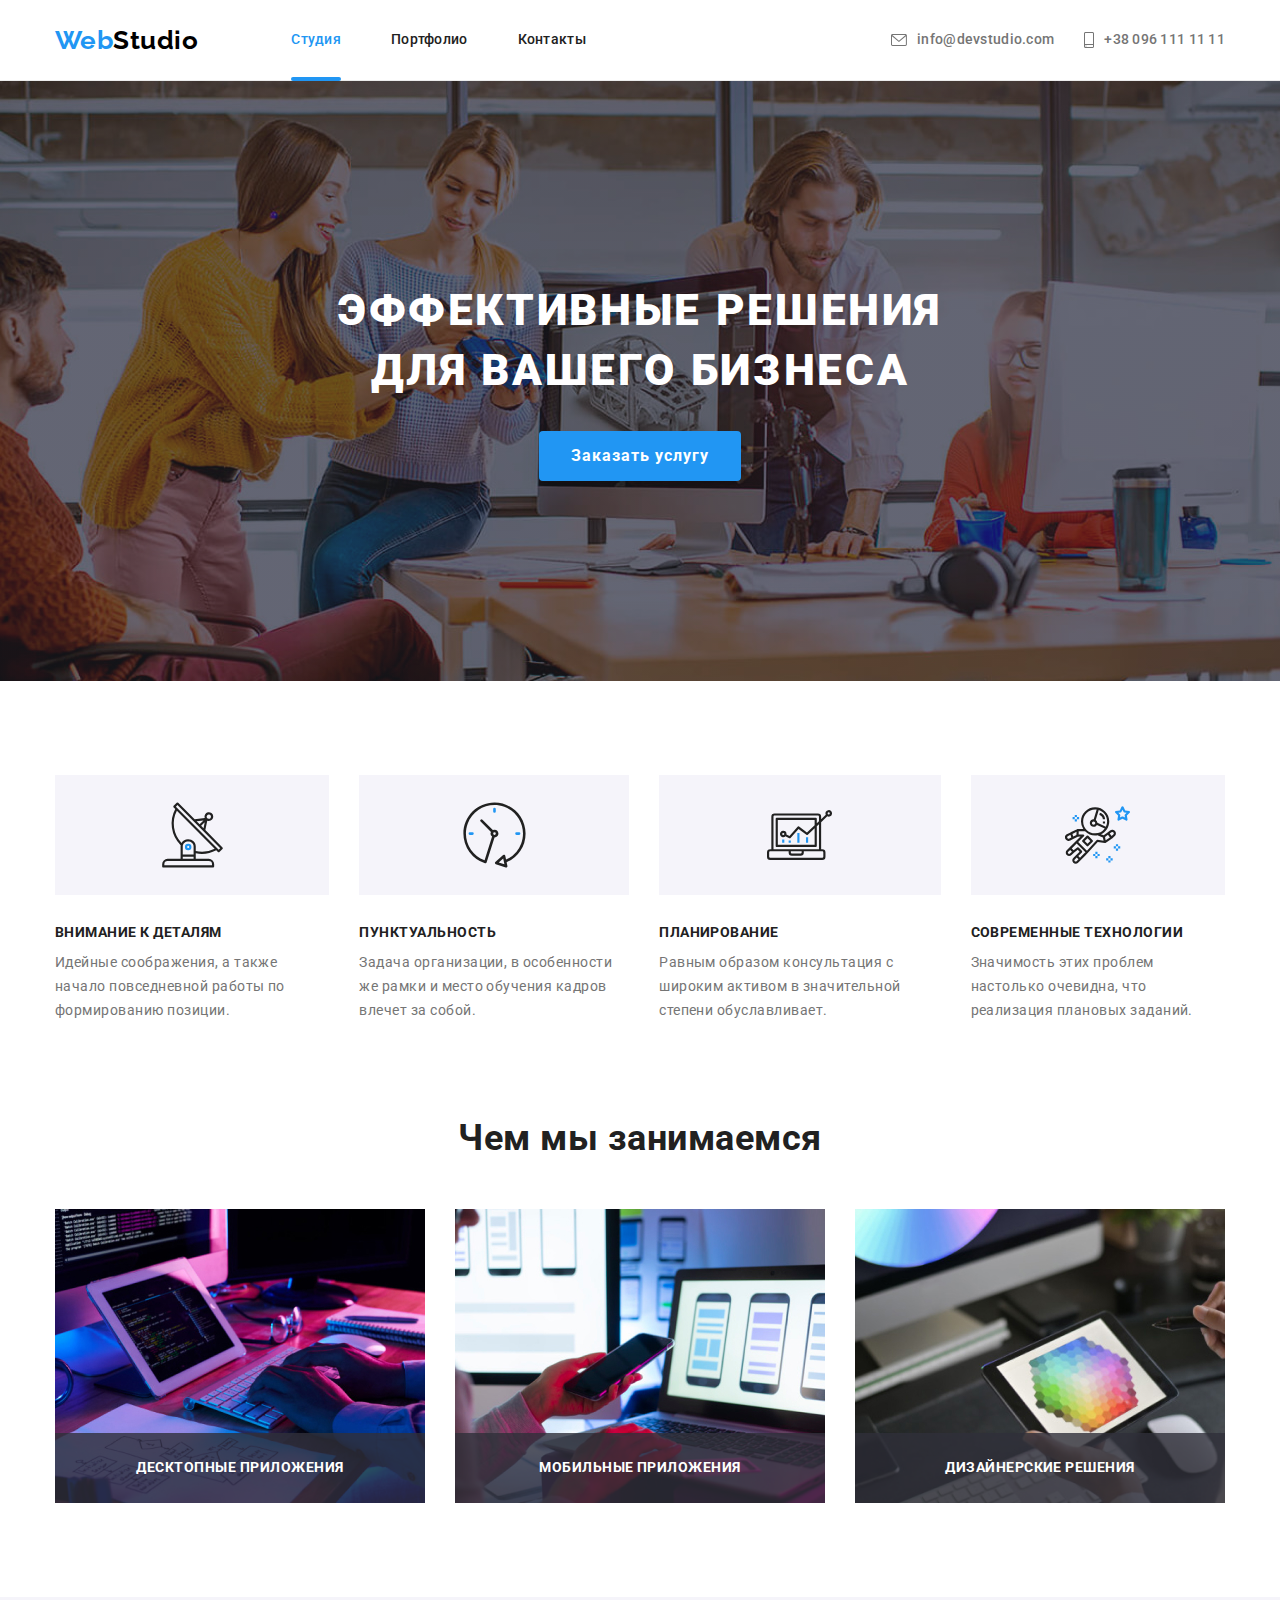
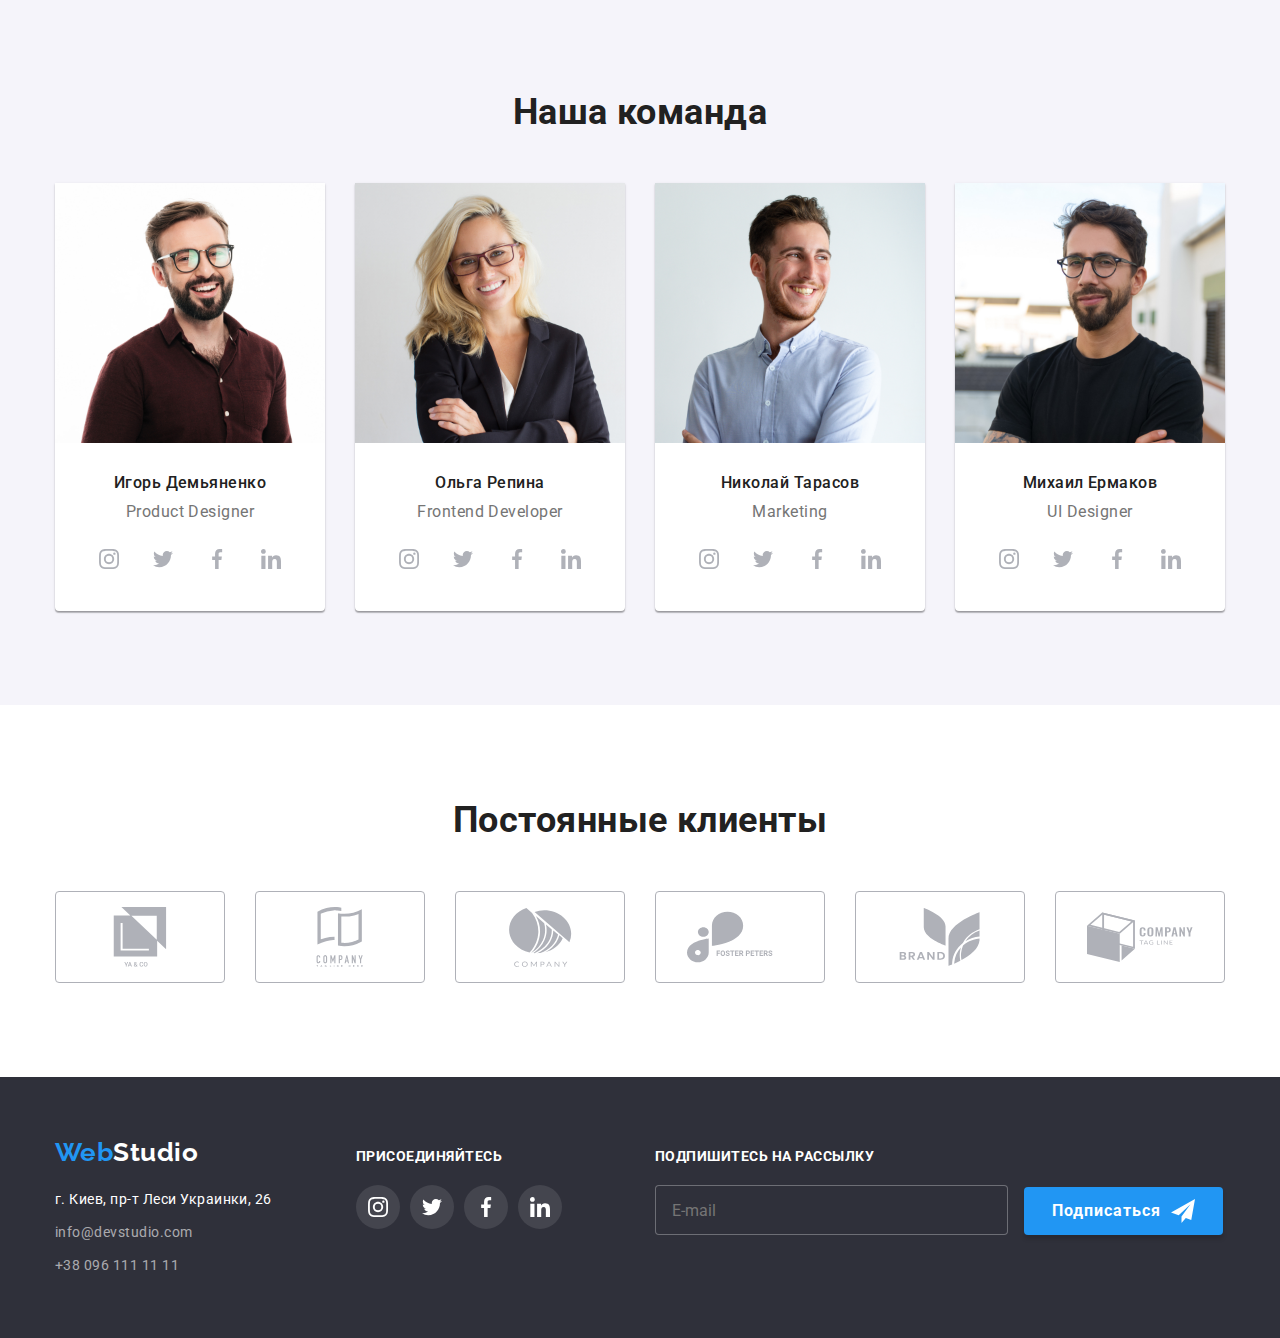
==== index.html @ 7eb906e2 "Initial commit" ====
<!DOCTYPE html>
<html lang="ru">
<head>
    <meta charset="UTF-8">
    <meta http-equiv="X-UA-Compatible" content="IE=edge">
    <meta name="viewport" content="width=device-width, initial-scale=1.0">
    <title>Фотостудия WebStudio</title>
    
    <!--Основные шрифты-->
    <link rel="preconnect" href="https://fonts.googleapis.com">
    <link rel="preconnect" href="https://fonts.gstatic.com" crossorigin>
    <link href="https://fonts.googleapis.com/css2?family=Raleway:wght@700&family=Roboto:wght@400;500;700;900&display=swap"
        rel="stylesheet">

    <!--Нормализация стилей-->
    <link rel="stylesheet" href="https://cdn.jsdelivr.net/npm/modern-normalize@1.1.0/modern-normalize.min.css">
    
    <!--Кастомные стили-->
    <link rel="stylesheet" href="./css/styles.css">
</head>

<body>

    <!--Основная навигация-->
  <header class="header">

   <div class="container header-container">
    <nav class="nav">
        <a class="logo link" href="/">Web<span class="logo-primary link">Studio</span></a>
        <ul class="nav-list list">
            <li class="nav-item">
                <a class="nav-link current link" href="/">Студия</a>
            </li>
            <li class="nav-item">
                <a class="nav-link link" href="./portfolio.html">Портфолио</a>
            </li>
            <li class="nav-item">
                <a class="nav-link link" href="">Контакты</a>
            </li>
        </ul>
    </nav>

    <ul class="header-contacts list">
        <li class="header-contacts-item">
            <a class="header-phone link" href="mailto:info@devstudio.com">
                <svg class="header-contacts-icons" width="16" height="12">
                    <use href="./images/icons.svg#icon-envelope"></use>
                </svg>
                info@devstudio.com</a>
            </li>
        <li class="header-contacts-item">
            <a class="header-mail link" href="tel:+380961111111">
                <svg class="header-contacts-icons" width="10" height="16">
                    <use href="./images/icons.svg#icon-smartphone"></use>
                </svg>
                +38 096 111 11 11
                

            </a>
        </li>
    </ul>
   </div>
  </header> 
  
 <main>
    <!--Секция 1 Герой с баннером-->
        <section class="hero">
            <div class="container">
                <h1 class="hero-title">Эффективные решения для вашего бизнеса</h1>
                <button type="button" class="hero-btn" data-modal-open>Заказать услугу</button>
            </div>
        </section>
    

    <!--Секция 2 со скрытым заголовком Преимущества-->
    <section class="section">

        <div class="container">
            <h2 class="visually-hidden">Преимущества</h2>
            <ul class="features-list list">
                <li class="feature-item">

                    <div class="features-icon-wrapper">
                        <svg class="features-icon" width="65" height="70">
                            <use href="./images/icons.svg#icon-antenna"></use>
                        </svg>  
                    </div>
                    
                    <h3 class="feature-title">Внимание к деталям</h3>
                    <p class="feature-text">Идейные соображения, а также начало повседневной работы по формированию позиции.</p>
                </li>


                <li class="feature-item">
                    <div class="features-icon-wrapper">
                        <svg class="features-icon" width="65" height="70">
                            <use href="./images/icons.svg#icon-clock"></use>
                        </svg>
                    </div>
                    <h3 class="feature-title">Пунктуальность</h3>
                    <p class="feature-text">Задача организации, в особенности же рамки и место обучения кадров влечет за собой.</p>
                </li>


                <li class="feature-item">
                    <div class="features-icon-wrapper">
                        <svg class="features-icon" width="65" height="70">
                            <use href="./images/icons.svg#icon-diagram"></use>
                        </svg>
                    </div>
                    <h3 class="feature-title">Планирование</h3>
                    <p class="feature-text">Равным образом консультация с широким активом в значительной степени обуславливает.</p>
                </li>


                <li class="feature-item">
                    <div class="features-icon-wrapper">
                        <svg class="features-icon" width="65" height="70">
                            <use href="./images/icons.svg#icon-astronaut"></use>
                        </svg>
                    </div>
                    <h3 class="feature-title">Современные технологии</h3>
                    <p class="feature-text">Значимость этих проблем настолько очевидна, что реализация плановых заданий.</p>
                </li>
            </ul>
        </div>
    </section>

    <!--Секция 3 Чем мы занимаемся-->
    <section class="services section">

        <div class="container">
            <h2 class="title">Чем мы занимаемся</h2>

            <ul class="services-list list">
                <li class="services-item">
                    <div class="services-pic-wrapper">
                        <img class="services-pic" src="./images/1.jpg" alt="Человек работает за ноутбуком" width="370" height="294">
                        <p class="services-descr">Десктопные приложения</p>   
                    </div>
                </li>

                <li class="services-item">
                    <div class="services-pic-wrapper">
                        <img class="services-pic" src="./images/2.jpg" alt="Человек сидит перед открытым ноутбуком и смотрит в телефон"
                        width="370" height="294">
                        <p class="services-descr">Мобильные приложения</p>  
                    </div>
                </li>

                <li class="services-item">
                    <div class="services-pic-wrapper">
                        <img class="services-pic" src="./images/3.jpg" alt="Дизайнер выбирает на планшете цвет из палитры цветов"
                        width="370" height="294">
                        <p class="services-descr">Дизайнерские решения</p>
                    </div>
                    
                </li>
            </ul>
        </div>
    </section>

    <!--Секция Наша команда-->
    <section class="team section">

       <div class="container">
            <h2 class="title">Наша команда</h2>
            
            <ul class="team-list list">
                <li class="team-item">
                    <img class="team-pic" src="./images/Демьяненко.jpg" alt="Фото сотрудника Демьяненко" width="270" height="260">
                   
                    <div class="team-content">
                        <h3 class="team-names">Игорь Демьяненко</h3>
                        <p class="team-text">Product Designer</p>

                        <!-- Соцсети -->
                        <ul class="socials list">
                                <li class="socials-item">
                                <a class="socials-links socials-links-instagram link " href="" aria-label="Instagram">
                                    
                                        <svg class="socials-icon" width="20" height="20">
                                            <use href="./images/icons.svg#instagram"></use>
                                    </svg>
                                </a>
                                </li>


                            <li class="socials-item">
                                <a class="socials-links socials-links-twitter link" href="" aria-label="Twitter">
                                        <svg class="socials-icon" width="20" height="20">
                                            <use href="./images/icons.svg#twitter"></use>
                                        </svg>
                                    </a>
                                </li>
                            
                            <li class="socials-item">
                                <a class="socials-links socials-links-facebook link" href="" aria-label="Facebook">
                                    <svg class="socials-icon" width="20" height="20">
                                        <use href="./images/icons.svg#facebook"></use>
                                    </svg>
                                </a>
                            </li>
                            
                            <li class="socials-item">
                                <a class="socials-links socials-links-linkedin link" href="" aria-label="Linkedin">
                                    <svg class="socials-icon" width="20" height="20">
                                        <use href="./images/icons.svg#linkedin"></use>
                                    </svg>
                                </a>
                            </li>
                        </ul>
                   </div>  
                </li>

                <li class="team-item">
                    <img class="team-pic" src="./images/Репина.jpg" alt="Фоо сотрудника Репина" width="270" height="260">
                    
                    <div class="team-content">
                       <h3 class="team-names">Ольга Репина</h3>
                       <p class="team-text">Frontend Developer</p>

                        <!-- Соцсети -->
                        <ul class="socials list">
                                <li class="socials-item">
                                <a class="socials-links socials-links-instagram link " href="" aria-label="Instagram">
                                    
                                        <svg class="socials-icon" width="20" height="20">
                                            <use href="./images/icons.svg#instagram"></use>
                                    </svg>
                                </a>
                                </li>


                            <li class="socials-item">
                                <a class="socials-links socials-links-twitter link" href="" aria-label="Twitter">
                                        <svg class="socials-icon" width="20" height="20">
                                            <use href="./images/icons.svg#twitter"></use>
                                        </svg>
                                    </a>
                                </li>
                            
                            <li class="socials-item">
                                <a class="socials-links socials-links-facebook link" href="" aria-label="Facebook">
                                    <svg class="socials-icon" width="20" height="20">
                                        <use href="./images/icons.svg#facebook"></use>
                                    </svg>
                                </a>
                            </li>
                            
                            <li class="socials-item">
                                <a class="socials-links socials-links-linkedin link" href="" aria-label="Linkedin">
                                    <svg class="socials-icon" width="20" height="20">
                                        <use href="./images/icons.svg#linkedin"></use>
                                    </svg>
                                </a>
                            </li>
                        </ul>
                    </div>  
                </li>

                <li class="team-item">
                    <img class="team-pic" src="./images/Тарасов.jpg" alt="Фото сотрудника Тарасов" width="270" height="260">
                    
                    <div class="team-content">
                        <h3 class="team-names">Николай Тарасов</h3>
                        <p class="team-text">Marketing</p>

                        <!-- Соцсети -->
                        <ul class="socials list">
                                <li class="socials-item">
                                <a class="socials-links socials-links-instagram link " href="" aria-label="Instagram">
                                    
                                        <svg class="socials-icon" width="20" height="20">
                                            <use href="./images/icons.svg#instagram"></use>
                                    </svg>
                                </a>
                                </li>


                            <li class="socials-item">
                                <a class="socials-links socials-links-twitter link" href="" aria-label="Twitter">
                                        <svg class="socials-icon" width="20" height="20">
                                            <use href="./images/icons.svg#twitter"></use>
                                        </svg>
                                    </a>
                                </li>
                            
                            <li class="socials-item">
                                <a class="socials-links socials-links-facebook link" href="" aria-label="Facebook">
                                    <svg class="socials-icon" width="20" height="20">
                                        <use href="./images/icons.svg#facebook"></use>
                                    </svg>
                                </a>
                            </li>
                            
                            <li class="socials-item">
                                <a class="socials-links socials-links-linkedin link" href="" aria-label="Linkedin">
                                    <svg class="socials-icon" width="20" height="20">
                                        <use href="./images/icons.svg#linkedin"></use>
                                    </svg>
                                </a>
                            </li>
                        </ul>
                    </div>

                   
                </li>

                <li class="team-item">
                    <img class="team-pic" src="./images/Ермаков.jpg" alt="Фото сотрудника Ермаков" width="270" height="260">
                    
                    <div class="team-content">
                        <h3 class="team-names">Михаил Ермаков</h3>
                        <p class="team-text">UI Designer</p>

                    <!-- Соцсети -->
                        <ul class="socials list">
                                <li class="socials-item">
                                <a class="socials-links socials-links-instagram link " href="" aria-label="Instagram">
                                    
                                        <svg class="socials-icon" width="20" height="20">
                                            <use href="./images/icons.svg#instagram"></use>
                                    </svg>
                                </a>
                                </li>


                            <li class="socials-item">
                                <a class="socials-links socials-links-twitter link" href="" aria-label="Twitter">
                                        <svg class="socials-icon" width="20" height="20">
                                            <use href="./images/icons.svg#twitter"></use>
                                        </svg>
                                    </a>
                                </li>
                            
                            <li class="socials-item">
                                <a class="socials-links socials-links-facebook link" href="" aria-label="Facebook">
                                    <svg class="socials-icon" width="20" height="20">
                                        <use href="./images/icons.svg#facebook"></use>
                                    </svg>
                                </a>
                            </li>
                            
                            <li class="socials-item">
                                <a class="socials-links socials-links-linkedin link" href="" aria-label="Linkedin">
                                    <svg class="socials-icon" width="20" height="20">
                                        <use href="./images/icons.svg#linkedin"></use>
                                    </svg>
                                </a>
                            </li>
                        </ul>
                    </div>
                </li>
            </ul>
       </div>
    </section>


    <!-- Секция Постоянные клиенты клиенты -->

    <section class="cliens section">

        <div class="container">
            <h2 class="title">Постоянные клиенты</h2>
            <ul class="cliens-list list">

            <li class="clients-item">

                <a class="clients-link link" href="">
                  <svg class="clients-icon" width="106" height="60">
                    <use href="./images/icons.svg#icon-logo1"></use>
                  </svg>  
                </a>
            </li>


            <li class="clients-item">
                <a class="clients-link link" href="">
                    <svg class="clients-icon" width="106" height="60">
                        <use href="./images/icons.svg#icon-logo2"></use>
                    </svg>  
                </a>
            </li>

            <li class="clients-item">
                <a class="clients-link link" href="">
                   <svg class="clients-icon" width="106" height="60">
                        <use href="./images/icons.svg#icon-logo3"></use>
                    </svg> 
                </a>
            </li>

            <li class="clients-item">
                <a class="clients-link link" href="">
                    <svg class="clients-icon" width="106" height="60">
                        <use href="./images/icons.svg#icon-logo4"></use>
                    </svg>  
                </a>
            </li>

            <li class="clients-item">
                <a class="clients-link link" href="">
                    <svg class="clients-icon" width="106" height="60">
                        <use href="./images/icons.svg#icon-logo5"></use>
                    </svg>  
                </a>
            </li>

            <li class="clients-item">
                <a class="clients-link link" href="">
                    <svg class="clients-icon" width="106" height="60">
                        <use href="./images/icons.svg#icon-logo6"></use>
                    </svg>  
                </a>
            </li>
            </ul>  
        </div>
       

    </section>
 </main>

 <!--Футер-->
 <footer class="footer">

    <div class="footer-container container">

        <div class="address-wrapper">
            <a class="logo footer-logo" href="/">Web<span class="logo-secondary link">Studio</span></a>
        
            <address class="footer-address">
                <ul class="footer-address-list list">
                    
                    <li class="footer-address-item">
                        <a class="footer-address-link link"
                            href="https://www.google.com.ua/maps/place/%D0%B1%D1%83%D0%BB.+%D0%9B%D0%B5%D1%81%D0%B8+%D0%A3%D0%BA%D1%80%D0%B0%D0%B8%D0%BD%D0%BA%D0%B8,+26,+%D0%9A%D0%B8%D0%B5%D0%B2,+02000/@50.427418,30.5373236,17z/data=!4m5!3m4!1s0x40d4cf0e033ecbe9:0x57a4dffefec77da0!8m2!3d50.4265807!4d30.5383858?hl=ru">г.
                            Киев, пр-т Леси Украинки, 26</a>
                    </li>
                    
                    <li class="footer-address-item">
                        <a class="footer-email link" href="mailto:info@devstudio.com">info@devstudio.com</a>
                    </li>
                    
                    <li class="footer-address-item">
                        <a class="footer-phone link" href="tel:+380961111111">+38 096 111 11 11</a>
                    </li>
                </ul>
               
            </address>
        </div>
        
        <div class="footer-icons">
            <p class="footer-text">присоединяйтесь</p>
            <!-- Соцсети -->
                    <ul class="socials list">
                        <li class="socials-item">
                            <a class="socials-links socials-links-instagram link " href="" aria-label="Instagram">
                    
                                <svg class="socials-icon" width="20" height="20">
                                    <use href="./images/icons.svg#instagram"></use>
                                </svg>
                            </a>
                        </li>
                    
                    
                        <li class="socials-item">
                            <a class="socials-links socials-links-twitter link" href="" aria-label="Twitter">
                                <svg class="socials-icon" width="20" height="20">
                                    <use href="./images/icons.svg#twitter"></use>
                                </svg>
                            </a>
                        </li>
                    
                        <li class="socials-item">
                            <a class="socials-links socials-links-facebook link" href="" aria-label="Facebook">
                                <svg class="socials-icon" width="20" height="20">
                                    <use href="./images/icons.svg#facebook"></use>
                                </svg>
                            </a>
                        </li>
                    
                        <li class="socials-item">
                            <a class="socials-links socials-links-linkedin link" href="" aria-label="Linkedin">
                                <svg class="socials-icon" width="20" height="20">
                                    <use href="./images/icons.svg#linkedin"></use>
                                </svg>
                            </a>
                        </li>
                    </ul>
        </div>
       

        <!-- Форма подписки в футере -->
        <div class="footer-form">
            <p class="footer-form-text">Подпишитесь на рассылку</p>
            <div class="footer-form-wrapper">
                <input class="footer-input-form"
                    type="email" 
                    name="email"
                    placeholder="E-mail">
                <button class="footer-form-btn" 
                type="submit">Подписаться
                    <svg class="footer-form-icon" width="24" height="24px">
                        <use href="./images/icons.svg#icon-send"></use>
                    </svg>
                </button>    
            </div>
        </div>
    </div>

 </footer>


 <!-- Модальное окно -->
 <div class="backdrop is-hidden" data-modal>
     <div class="modal-wrapper">
         <button class="modal-close-btn" type="button" data-modal-close>
            <svg width="11" height="11">
                <use href="./images/icons.svg#modal-close"></use>
            </svg>
         </button>



        <!-------- Форма модалки---------- -->

         <form class="form js-speaker-form">
             <p class="modal-descr">Оставьте свои данные, мы вам перезвоним</p>

            <!-- Поле имя -->
            <div class="form-field">
                <label 
                    class="form-label"
                    for="name"
                    >Имя
                </label>
                <!-- Оборачиваем инпут и иконку в див для правильного позизионирования иконки -->
                <div class="form-input-wrapper">
                   <input 
                    class="form-input" 
                    type="text" 
                    name="name" 
                    id="name" 
                    autofocus/> 
                    <svg class="form-icon" width="18" height="18">
                        <use href="./images/icons.svg#form-name"></use>
                    </svg> 
                </div>  
            </div>
            
            <!-- Поле телефон -->
            <div class="form-field">
                <label 
                    class="form-label"
                    for="tel" 
                    >Телефон
                </label>
                
                <div class="form-input-wrapper">
                    <input 
                    class="form-input" 
                    type="tel" 
                    name="tel" 
                    id="tel">
                    <svg class="form-icon" width="18" height="18">
                        <use href="./images/icons.svg#form-tel"></use>
                    </svg>
                </div>
            </div>
            
            <!-- Поле email -->
            <div class="form-field">
                <label 
                    class="form-label"
                    for="email" 
                    >Почта
                </label>

                <div class="form-input-wrapper">
                   <input 
                    class="form-input" 
                    type="email" 
                    name="email" 
                    id="email">
                    <svg class="form-icon" width="18" height="18">
                        <use href="./images/icons.svg#form-email"></use>
                    </svg> 
                </div>
            </div>
        
            <!-- Поле Комментарий -->
            <div class="form-comment">
                <label 
                    class="form-label"
                    for="comment"
                    >Комментарий
                </label>
                <textarea 
                    class="form-fild-comment"
                    name="comment" 
                    id="comment" 
                    rows="5" 
                    placeholder="Введите текст"
                ></textarea>
            </div>

            <!--Чекбокс формы  -->
            
            <div class="form-field-policy">

                 <label class="form-policy-label">
                    <input 
                        class="form-policy-input" 
                        type="checkbox" 
                        name="policy">
                    <span class="form-policy-icon">
                        <svg class="form-policy-mark" width="16" height="15">
                            <use href="./images/icons.svg#form-mark"></use>
                        </svg>
                    </span>
                    Соглашаюсь с рассылкой и принимаю  
                    <a class="form-policy-link" href=""> Условия договора</a>
                </label>
            </div>

        <button class="form-btn" type="submit">Отправить</button>

        </form>
     </div>
 </div>


<script src="./js/modal.js"></script>

<!-- Скрипт для просмотра данных отправки формы -->
<script>
    (() => {
            document.querySelector('.js-speaker-form').addEventListener('submit', e => {
                e.preventDefault();
                new FormData(e.currentTarget).forEach((value, name) =>
                    console.log(`${name}: ${value}`),
                );
            });
        })();

</script>

</body>
</html>
---- css/styles.css ----
:root {
  /* Основные шрифты */
  --main-font: 'Roboto', sans-serif;
  --secondary-font: 'Raleway', sans-serif;

  /* Цвет текста */
  --primary-text-color: #212121;
  --secondary-text-color: #757575;
  --white-text-color: #ffffff;
  --footer-contacts-text: rgba(255, 255, 255, 0.6);
  --accent-text-color: #2196f3;

  /* Цвет фона */
  --background-color: #ffffff;
  --secondary-backgraund-color: #f5f4fa;
  --dark-background-color: #2f303a;

  /* Цвет icons svg*/
  --icons-color: #afb1b8;

  /* Основной паддинг и маржин в секциях */
  --primary-section-padding: 94px;
  --primary-margin: 30px;

  /* Анимация */
  --anim-main: 250ms cubic-bezier(0.4, 0, 0.2, 1);
}


body {
  font-family: var(--main-font);
  font-size: 16px;
  line-height: 1.19;
  letter-spacing: 0.03em;
  color: var(--primary-text-color);
  background-color: var(--background-color);
}

/* Общий сброс маржинов */
h1,
h2,
h3,
h4,
p {
  margin-top: 0;
  margin-bottom: 0;
}

img {
  display: block;
  max-width: 100%;
  height: auto;
}

/* Ховер и фокус для всех ссылок.*/
.link:hover,
.link:focus {
  color: var(--accent-text-color);
}

/* Убираем нижнее подчеркивание с ссылок */
.link {
  text-decoration: none;
  transition: color var(--anim-main);
}

/* Убираем отступы и маркеры на списках */
.list {
  padding-left: 0;
  margin-top: 0;
  margin-bottom: 0;

  list-style: none;
}

/* Общие стили на класс секция */
.section {
  padding-top: var(--primary-section-padding);
  padding-bottom: var(--primary-section-padding);
}

/* Общие стили для контейнера */
.container {
  width: 1200px;
  padding-left: 15px;
  padding-right: 15px;
  margin-left: auto;
  margin-right: auto;
}

/* Общий шрифт для h2 */
.title {
  font-weight: 700;
  font-size: 36px;
  line-height: 1.17;
  text-align: center;
  color: var(--primary-text-color);
}


/* Header/////////////////// */

/* Нижний бордер на хедере */
.header {
  border-bottom: 1px solid #ececec;
}

/* Добавляем флексы на основной контейнер хедера */
.header-container {
  display: flex;
  align-items: center;
}


/* Логотип в хедере и футере */
.logo {
  font-family: var(--secondary-font);
  font-weight: 700;
  font-size: 26px;
  line-height: 1.19;
  color: var(--accent-text-color);
  text-decoration: none;
}

.logo-primary {
  color: #000000;
  transition: color var(--anim-main);
}

.logo-secondary {
  color: var(--white-text-color);
  transition: color var(--anim-main);
}

.nav > .logo {
  margin-right: 93px;
}

/* Добавляем флексы на ссылки хедера */
.nav {
  display: flex;
  align-items: center;
}
.nav-list {
  display: flex;
  align-items: center;
}

/* Маржины на ссылки навигации */
.nav-item {
  margin-right: 50px;
}
.nav-item:last-child {
  margin-right: 0;
}

/* Добавление паддингов на ссылки навигации */
.nav-link {
  position: relative;

  display: block;
  padding-top: 32px;
  padding-bottom: 32px;

  font-weight: 500;
  font-size: 14px;
  line-height: 1.14;
  letter-spacing: 0.02em;
  color: var(--primary-text-color);

  transition: color var(--anim-main);
}

/* Выделение цветом текущей страницы */
.current {
  color: var(--accent-text-color);
}

/* Добавляем линию под текущей страницей */
.current::after {
position: absolute;
left: 0;
bottom: -1px;

content: "";
display: block;
width: 100%;
height: 4px;
border-radius: 2px;
background-color: var(--accent-text-color);
}



/* Добавляем флексы на контакты в хедере */
.header-contacts {
  display: flex;
  align-items: center;
  margin-left: auto;
}

.header-contacts-item:not(:last-child) {
  margin-right: 30px;
}

/* Контакты в хедере */
.header-phone,
.header-mail {
  display: flex;
  align-items: center;
  text-align: center;

  padding-top: 32px;
  padding-bottom: 32px;

  font-weight: 500;
  font-size: 14px;
  line-height: 1.14;
  letter-spacing: 0.02em;
  color: var(--secondary-text-color);

  transition: color var(--anim-main);
}

.header-contacts-icons {
  fill: currentColor;
  margin-right: 10px;

  transition: fill var(--anim-main);
}



/* Секция Герой //////////////*/

.hero {
  max-width: 1600px;
  height: 600px;
  padding-top: 200px;
  padding-bottom: 200px;
  margin-right: auto;
  margin-left: auto;

  text-align: center;

  background-color: #C4C4C4;
  background-image: linear-gradient( to top, rgba(47, 48, 58, 0.4), rgba(47, 48, 58, 0.4)), url(../images/header.jpg);
  background-position: center;
  background-size: cover;
  background-repeat: no-repeat;
}



.hero-title {
  display: block;
  width: 696px;
  margin-right: auto;
  margin-left: auto;
  margin-bottom: 30px;

  font-weight: 900;
  font-size: 44px;
  line-height: 1.36;
  text-align: center;
  letter-spacing: 0.06em;
  text-transform: uppercase;
  color: var(--white-text-color);
}

/* Кнопка заказать услугу */
.hero-btn {
  padding: 10px 32px;
  border: 0;
  border-radius: 4px;
  
  font-family: inherit;
  font-weight: 700;
  font-size: 16px;
  line-height: 1.87;
  align-items: center;
  letter-spacing: 0.06em;
  color: var(--white-text-color);
  background-color: var(--accent-text-color);
  box-shadow: 0px 4px 4px rgba(0, 0, 0, 0.15);
  cursor: pointer;
  
  transition: background-color var(--anim-main),
  box-shadow var(--anim-main);
}

.hero-btn:hover {
  background-color: #188ce8;
}

/* Секция features */

/* Скрытый заголовок */
.visually-hidden {
  position: absolute;
  width: 1px;
  height: 1px;
  margin: -1px;
  border: 0;
  padding: 0;
  white-space: nowrap;
  clip-path: inset(100%);
  clip: rect(0 0 0 0);
  overflow: hidden;
}

.features-list {
  display: flex;
  justify-content: space-between;
}

.feature-item {
  margin-right: 30px;
}
.feature-item:last-child {
  margin-right: 0;
}

.features-icon-wrapper {
  display: flex;
  flex-basis: 270px;
  height: 120px;

  justify-content: center;
  align-items: center;

  background-color: #F5F4FA;

  margin-bottom: 30px;
}

.feature-title {
  margin-bottom: 10px;

  font-weight: 700;
  font-size: 14px;
  line-height: 1.14;
  text-transform: uppercase;
  color: var(--primary-text-color);
}
.feature-text {
  font-size: 14px;
  line-height: 1.71;
  color: var(--secondary-text-color);
}

/* Секция Services */

/* Флексы для секции services*/
.services.section {
  padding-top: 0;
}

.services-list {
  display: flex;
  margin-top: 50px;
  justify-content: space-between;
}
.services-item:not(:last-child) {
  margin-right: 30px;
}


/* Позиционнированный текст на картинках секции  Services */

.services-pic-wrapper {
  position: relative;
}

.services-descr {
  position: absolute;
  left: 0;
  bottom: 0;

  display: flex;
  justify-content: center;
  align-items: center;

  width: 370px;
  height: 70px;
  background-color:rgba(47, 48, 58, 0.8);

  font-weight: 700;
  font-size: 14px;
  line-height: 1.14;
  text-transform: uppercase;
  
  color: #FFFFFF;
}


/* Секция team */
.team {
  background-color: #f5f4fa;
}

.team-list {
  display: flex;
  margin-top: 50px;
}

/* Определяем ширину для 4 team-item */
.team-item {
  flex-basis: calc((100% - 90px) / 4);
  margin-right: 30px;
  background-color: var(--background-color);

  box-shadow: 0px 1px 3px rgba(0, 0, 0, 0.12), 0px 1px 1px rgba(0, 0, 0, 0.14),
    0px 2px 1px rgba(0, 0, 0, 0.2);
  border-radius: 0px 0px 4px 4px;
}
.team-item:last-child {
  margin-right: 0;
}

/*Паддинги для team-content */
.team-content {
  padding-top: 30px;
  padding-bottom: 30px;
}

.team-names {
  margin-bottom: 10px;

  font-weight: 500;
  font-size: 16px;
  line-height: 1.19;
  text-align: center;
}
.team-text {
  font-size: 16px;
  line-height: 1.19;
  text-align: center;
  color: var(--secondary-text-color);
}

/* Соцсети для team */

.socials {
  display: flex;
  justify-content: center;
  align-items: center;
  margin-top: 16px;
}

.socials-item:not(:last-child) {
  margin-right: 10px;
}

.socials-links {
  display: flex;
  justify-content: center;
  align-items: center;

  width: 44px;
  height: 44px;
  color: var(--icons-color);

  background-color: #ffffff;
  border-radius: 50%;

  background-repeat: no-repeat;
  background-position: center;

  transition: background-color var(--anim-main), color var(--anim-main);
}


.socials-links:hover,
.socials-links:focus {
  background-color: var(--accent-text-color);
  color: #ffff;
}

.socials-icon {
  fill: currentColor;
  /* transition: fill var(--anim-main); */
}


/* Секция Постоянные клиенты */
/* ///////////////////////// */

.cliens-list {
  display: flex;
  justify-content: center;
  align-items: center;
  margin-top: 50px;
}

.clients-item:not(:last-child) {
  margin-right: 30px;
}


.clients-link {
  display: flex;
  width: 170px;
  height: 92px;
  border-radius: 4px;

  justify-content: center;
  align-items: center;

  border: 1px solid #afb1b8; 
  color: var(--icons-color);
  transition: border-color var(--anim-main), color var(--anim-main);
  
}


.clients-link:hover,
.clients-link:focus {
  border-color: var(--accent-text-color);
}

.clients-icon {
  display: block;
  fill: currentColor;
}



/*-- Страница портфолио main ------*/
/* /////////////////////////////// */

/* Фильтр кнопки*/
.filter {
  display: flex;
  justify-content: center;
  margin-bottom: 50px;
}

.filter-item:not(:last-child) {
  margin-right: 8px;
}

/* Кнопки фильтра */
.filter-button {
  padding: 6px 22px;
  border: 0;

  font-family: inherit;
  font-weight: 500;
  font-size: 16px;
  line-height: 1.62;

  color: var(--primary-text-color);
  background-color: #f5f4fa;
  border-radius: 4px;
  box-shadow: none;
  cursor: pointer;
  transition: color var(--anim-main), background-color var(--anim-main), box-shadow var(--anim-main);
}

.filter-button:hover,
.filter-button:focus {
  color: var(--white-text-color);
  background-color: var(--accent-text-color);
  box-shadow: 0px 3px 1px rgba(0, 0, 0, 0.1), 0px 1px 2px rgba(0, 0, 0, 0.08), 0px 2px 2px rgba(0, 0, 0, 0.12);
}

/* Сетка для карточек портфолио с одинаковым маржином 30рх */
.projects-list {
  display: flex;
  flex-wrap: wrap;
  margin-top: calc(-1 * var(--primary-margin));
  margin-left: calc(-1 * var(--primary-margin));
}

.projects-item {
  flex-basis: calc(100% / 3 - var(--primary-margin));
  margin-left: var(--primary-margin);
  margin-top: var(--primary-margin);
}


.projects-link {
  display: block;
  box-shadow: none;
  transition: box-shadow var(--anim-main);
  }

.projects-link:hover,
.projects-link:focus {
  box-shadow: 0px 1px 1px rgba(0, 0, 0, 0.12), 0px 4px 4px rgba(0, 0, 0, 0.06), 1px 4px 6px rgba(0, 0, 0, 0.16);
}


/* Добавляем текст поверх картинки */
.pic-thumb {
  position: relative;
  overflow: hidden;
}

.project-descr {
  position: absolute;
  left: 0;
  bottom: 0;
  transform: translateY(100%);
  

  display: flex;
  justify-content: center;
  align-items: center;
  padding: 63px 24px;

  font-size: 18px;
  line-height: 1.55;

  width: 100%;
  height: 100%;

  color: var(--white-text-color);
  background-color: rgba(33, 150, 243, 0.9);
  
  transition: transform var(--anim-main);
}


.projects-link:focus .project-descr,
.projects-link:hover .project-descr
{
  transform: translateY(0%); 
}



/* Группируем заголовок и текст и дабавляем бордер в нижнюю часть */
.projects-content {
  padding: 20px 24px;
  border-bottom: 1px solid #eeeeee;
  border-right: 1px solid #eeeeee;
  border-left: 1px solid #eeeeee;
}



/* Шрифты projects портфолио" */
.projects-title {
  font-weight: 700;
  font-size: 18px;
  line-height: 2;
  letter-spacing: 0.06em;
  color: var(--primary-text-color);
}

.projects-text {
  margin-top: 4px;

  font-size: 16px;
  line-height: 1.87;
  color: var(--secondary-text-color);
}



/* Футер */

/* Основные отступы секции футер */
.footer {
  padding-top: 60px;
  padding-bottom: 60px;
  background-color: var(--dark-background-color);
}

.footer-container {
  display: flex;
  align-items: baseline;
}

.address-wrapper {
  margin-right: 70px;
}

/* Нижний маржин для лого футера */
.footer .logo {
  display: inline-block;
  margin-bottom: 20px;
}
.footer-address {
  display: block;
  width: 231px;
}

/* Марджины между footer-address-item */
.footer-address-item:not(:last-child) {
  margin-bottom: 9px;
}

/* Текст адреса */
.footer-address-link {
  display: inline-block;
  font-style: normal;
  font-size: 14px;
  line-height: 1.7;
  color: var(--white-text-color);
}
.footer-email,
.footer-phone {
  display: inline-block;

  font-style: normal;
  font-size: 14px;
  line-height: 1.71;
  color: rgba(255, 255, 255, 0.6);
}



.footer-text {
  font-weight: bold;
  font-size: 14px;
  line-height: 1.14;
  text-transform: uppercase;
  color: #ffffff;

  margin-bottom: 20px;
}

.footer .socials-links {
  color: #ffffff;
  background-color: rgba(255, 255, 255, 0.1);
  transition: background-color var(--anim-main);
}

.footer .socials-links:hover,
.footer .socials-links:focus {
  background-color: var(--accent-text-color);
}


.footer-form {
  margin-left: 93px;
}

.footer-form-text {
  margin-bottom: 20px;

  font-weight: 700;
  font-size: 14px;
  line-height: 1.14;
  text-transform: uppercase;

  color: #FFFFFF; 
}


.footer-input-form {
  width: 353px;
  height: 50px;
  padding: 15px 16px;
  margin-right: 12px;

  border-radius: 4px;
  border: 1px solid rgba(255, 255, 255, 0.3);

  font-size: 16px;
  line-height: 1.25;
  
  color: rgba(255, 255, 255, 0.6);
  background-color: var(--dark-background-color);
}


.footer-form-btn {
  display: inline-flex;
  padding: 10px 28px 10px 28px;
  border: 0;
  border-radius: 4px;

  font-family: inherit;
  font-weight: 700;
  font-size: 16px;
  line-height: 1.8;
  align-items: center;
  letter-spacing: 0.06em;

  color: var(--white-text-color);
  background-color: var(--accent-text-color);
  box-shadow: 0px 4px 4px rgba(0, 0, 0, 0.15);
  cursor: pointer;

  transition: background-color var(--anim-main),
  box-shadow var(--anim-main);
}

.footer-form-btn:hover {
  background-color: #188ce8;
}

.footer-form-icon {
  margin-left: 10px;
}





  /* ///////Модальное окно////////////////////// */

  .backdrop {
    position: fixed;
    top: 0;
    left: 50%;
    transform: translateX(-50%);

    width: 100vw;
    height: 100vh;
    background-color: rgba(0, 0, 0, 0.2);

    opacity: 1;
    visibility: visible;
    pointer-events: initial;
    /* Обязательно также указываем в транзишине свойство visibility, иначе при закрытии модалки не сработает анимация  */
    transition: opacity var(--anim-main), visibility var(--anim-main);}


  /* Прячем бекдроп при классе is-hidden */
  .backdrop.is-hidden {
    opacity: 0;
    visibility: hidden;
    pointer-events: none;
  } 

  /* Задаем исходное состояние окна в спрятанном состоянии для его анимации: 
  появляется с масштаба 0,8 с центра (если поменять местами транслейт и склейл - окно будет всплывать из нижнего правого своего угла!!!). И при таком способе не забываем указывать транслейт !! либо такой же как в modal-wrapper либо другие координаты по желанию либо макету */
  .backdrop.is-hidden .modal-wrapper {
    transform: translate(-50%, -50%) scale(0.8);
  }


  .modal-wrapper {
    position: absolute;
    top: 50%;
    left: 50%;
    
    
    width: 528px;
    height: 581px;
    border-radius: 4px;

    box-shadow: 0px 1px 3px rgba(0, 0, 0, 0.12),
    0px 1px 1px rgba(0, 0, 0, 0.14),
    0px 2px 1px rgba(0, 0, 0, 0.2);
    background-color: #ffffff;

    transform: translate(-50%, -50%) scale(1);
    transition: transform var(--anim-main);
  }

  .modal-close-btn {
    position: absolute;
    top: 8px;
    right: 8px;

    display: flex;
    justify-content: center;
    align-items: center;
    padding: 0;

    width: 30px;
    height: 30px;
    border-radius: 50%;

    fill: #000000;
    background-color: #FFFFFF;
    border: 1px solid rgba(0, 0, 0, 0.1);
    cursor: pointer;
    transition: fill var(--anim-main);
  } 

  .modal-close-btn:hover {
    fill: var(--accent-text-color);
  }



/* ////// ФОРМА //////////////////// */

.form {
  width: 100%;
  height: 100%;
  padding: 40px 39px 40px 41px;
}

.modal-descr {
  margin-bottom: 12px;

  font-weight: 700;
  font-size: 20px;
  line-height: 1.15;
  text-align: center;

  color: #212121;
}

.form-field {
  position: relative;

  margin-bottom: 10px;
  display: flex;
  flex-direction: column;
}




.form-label {
  display: inline-block;
  margin-bottom: 4px;

  font-size: 12px;
  line-height: 1.16;
  letter-spacing: 0.01em;
  
  color: #757575;
}

.form-input-wrapper {
  position: relative;
  
}

.form-input {
  display: block;

  width: 100%;
  height: 40px;
  margin: 0;
  padding: 4px 10px 4px 42px;

  border: 1px solid rgba(33, 33, 33, 0.2);
  border-radius: 4px;
  outline: transparent;

  transition: border-color var(--anim-main);
}

.form-input:focus {
  border-color: var(--accent-text-color) ;
}

.form-icon {
  display: inline-block;
  position: absolute;
  top: 50%;
  left: 12px;
  fill: #212121;

  transform: translateY(-50%);
  transition: fill var(--anim-main);
}


/* При фокусе на инпут первый сосед - иконка меняет цвет */
.form-input:focus + .form-icon {
  fill: var(--accent-text-color);
}

/* Поле комментарий */

.form-comment {
  position: relative;
  display: flex;
  flex-direction: column;
}

.form-fild-comment {
  resize: none;

  padding: 12px 16px;
  border: 1px solid rgba(33, 33, 33, 0.2);
  border-radius: 4px;
  outline: transparent;

  font-size: 14px;
  line-height: 1.14;
  letter-spacing: 0.01em;
  color: rgba(117, 117, 117, 0.5);
}

.form-fild-comment:focus {
  border-color: var(--accent-text-color);
}

/* Чекбокс формы */
.form-field-policy {
  margin-top: 20px;
  margin-bottom: 30px;
}

.form-policy-label {
  display: flex;
  justify-content: center;
  align-items: center;
  font-size: 14px;
  line-height: 1.71;
  
  color: #757575;
}

.form-policy-input {
  position: absolute;
  width: 1px;
  height: 1px;
  margin: -1px;
  border: 0;
  padding: 0;
  white-space: nowrap;
  clip-path: inset(100%);
  clip: rect(0 0 0 0);
  overflow: hidden;
}

/* Рисуем кастомный чекбокс */
/* Рамка */
.form-policy-icon {
  position: relative;

  display: inline-block;
  width: 16px;
  height: 15px;
  margin-right: 7px;

  background-color: #ffffff;
  border: 2px solid #212121;
  border-radius: 2px;

  transition: background-color var(--anim-main), border-color var(--anim-main);
}

.form-policy-input:focus + .form-policy-icon {
 border-color: var(--accent-text-color); 
}

.form-policy-input:checked + .form-policy-icon {
  background-color: var(--accent-text-color);
  border-color: var(--accent-text-color); 
  background-origin: border-box;
}



/* Инлайн свг отдельной галочки */
.form-policy-mark {
  position: absolute;
  top: 50%;
  left: 50%;
  transform: translate(-50%, -50%);
}

.form-policy-link {
  display: inline-block;
  margin-left: 4px;
  color: var(--accent-text-color);
}

/* Кнопка Отправить в модалке */
.form-btn {
  display: block;
  margin-left: auto;
  margin-right: auto;
  padding: 10px 55px 10px 56px;
  border: 0;
  border-radius: 4px;
  
  font-weight: 700;
  font-size: 16px;
  line-height: 1.87;
  text-align: center;
  letter-spacing: 0.06em;

  color: #ffffff;
  background-color: var(--accent-text-color);
  box-shadow: 0px 4px 4px rgba(0, 0, 0, 0.15);

  cursor: pointer;

  transition: background-color var(--anim-main);
}

.form-btn:hover {
background-color: #188CE8;
}
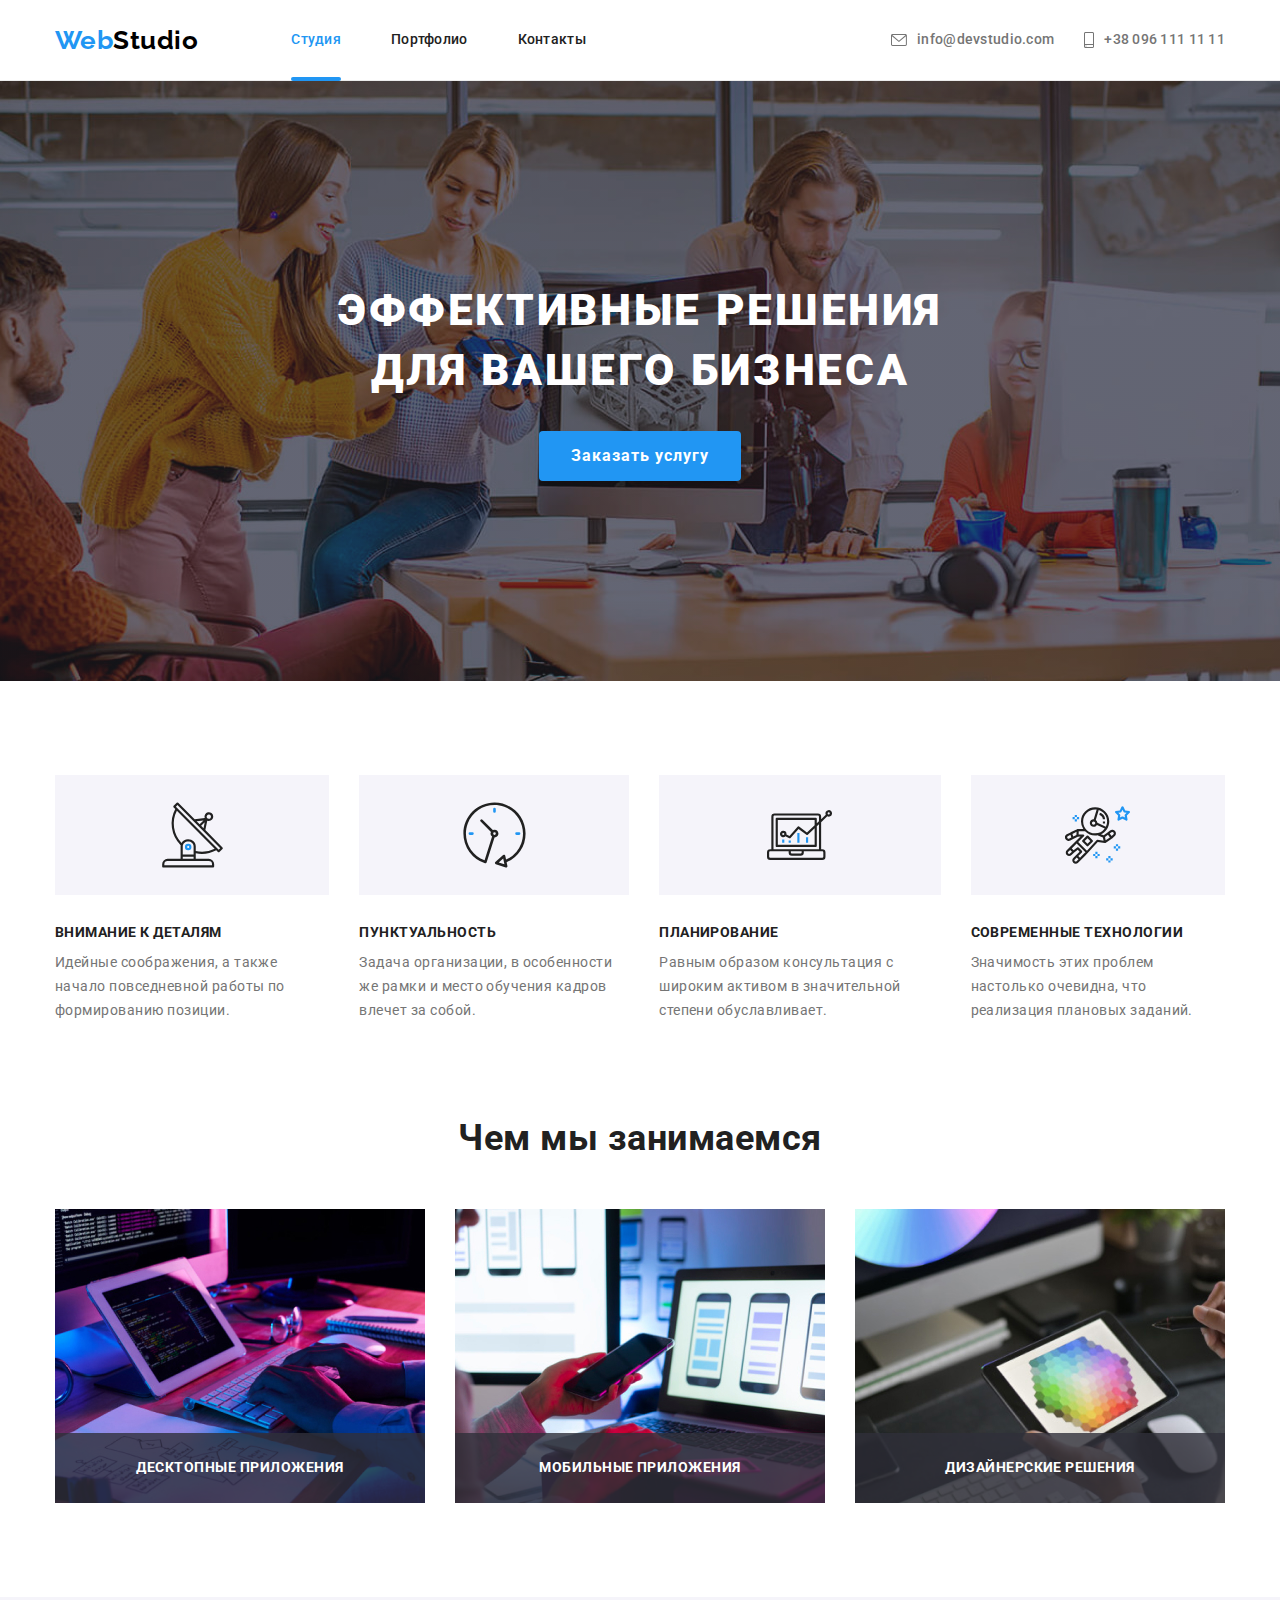
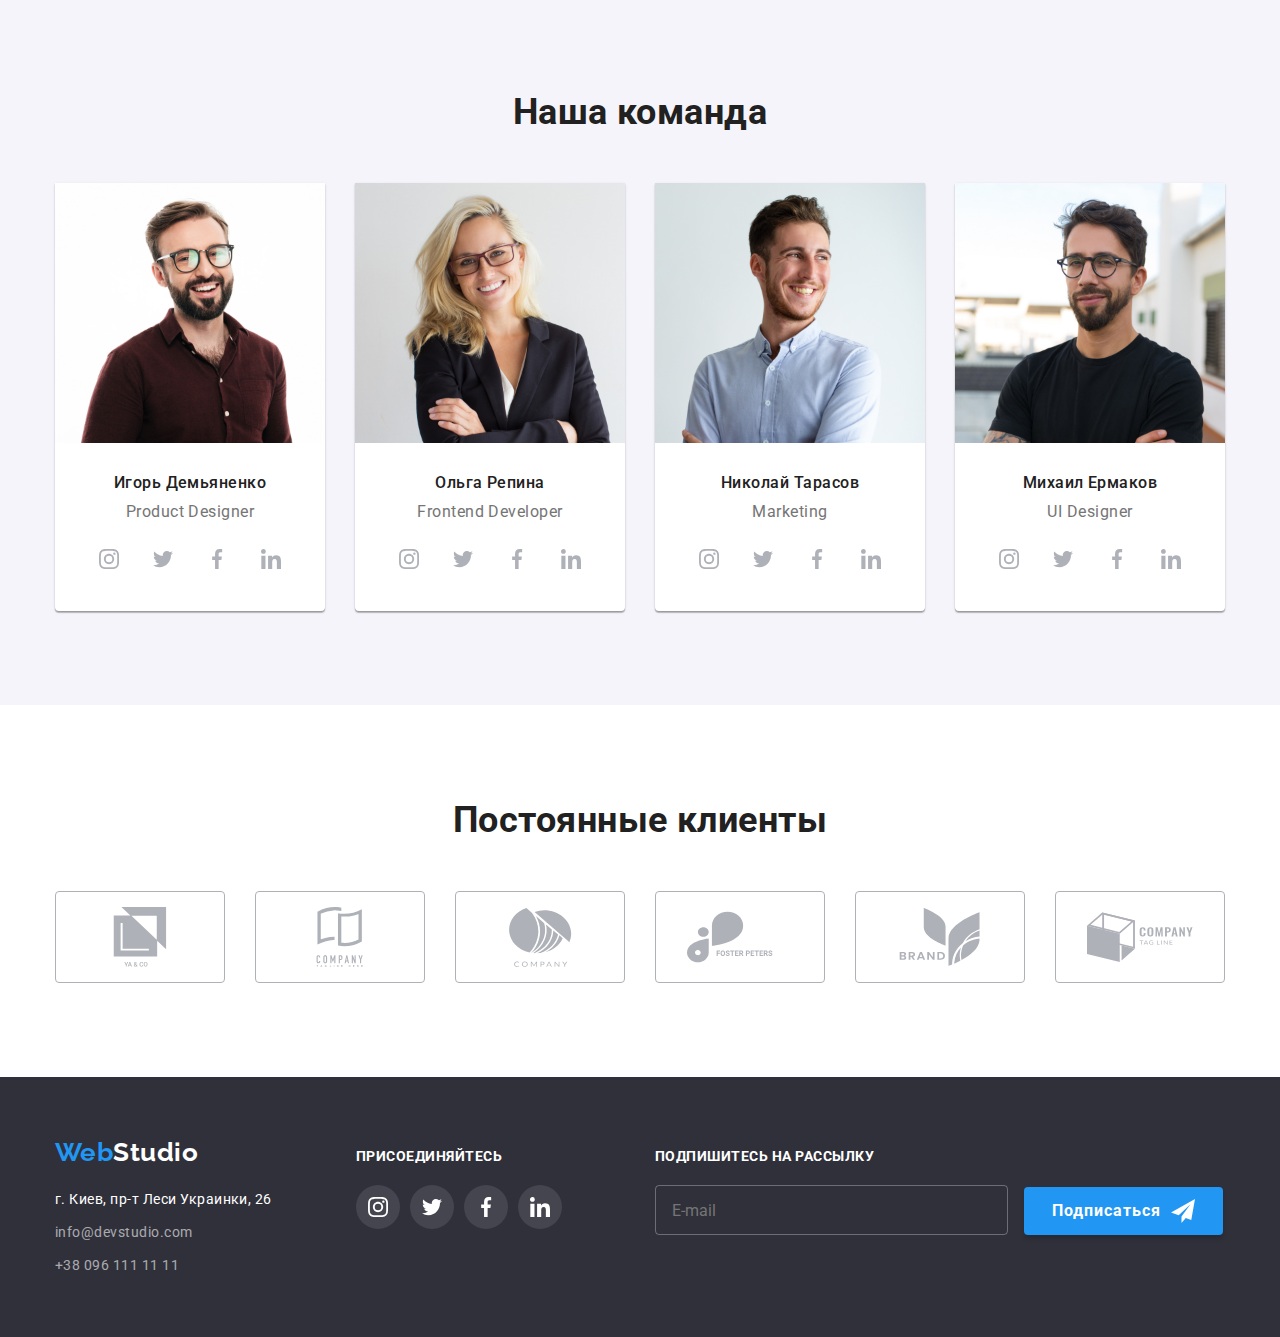
==== commit ea274773: "Добавляет БЕМ" ====
--- a/index.html
+++ b/index.html
@@ -21,41 +21,44 @@
 
 <body>
 
-    <!--Основная навигация-->
+    <!--Хедер, Основная навигация-->
   <header class="header">
 
-   <div class="container header-container">
-    <nav class="nav">
-        <a class="logo link" href="/">Web<span class="logo-primary link">Studio</span></a>
-        <ul class="nav-list list">
-            <li class="nav-item">
-                <a class="nav-link current link" href="/">Студия</a>
-            </li>
-            <li class="nav-item">
-                <a class="nav-link link" href="./portfolio.html">Портфолио</a>
-            </li>
-            <li class="nav-item">
-                <a class="nav-link link" href="">Контакты</a>
+   <div class="container header__container">
+    <nav class="header__nav">
+        <a class="logo link header__logo" href="/">
+            Web<span class="link logo__label logo__label--black">Studio</span>
+        </a>
+
+        <ul class="list header__list ">
+            <li class="header__item">
+                <a class="link header__link header__link--current" href="/">Студия</a>
+            </li>
+            <li class="header__item">
+                <a class="link header__link" href="./portfolio.html">Портфолио</a>
+            </li>
+            <li class="header__item">
+                <a class="link header__link" href="">Контакты</a>
             </li>
         </ul>
     </nav>
 
-    <ul class="header-contacts list">
-        <li class="header-contacts-item">
-            <a class="header-phone link" href="mailto:info@devstudio.com">
-                <svg class="header-contacts-icons" width="16" height="12">
+    <ul class="list header__contacts-list">
+        <li class="header__contacts-item">
+            <a class="link header__phone" href="mailto:info@devstudio.com">
+                <svg class="header__icon" width="16" height="12">
                     <use href="./images/icons.svg#icon-envelope"></use>
                 </svg>
-                info@devstudio.com</a>
-            </li>
-        <li class="header-contacts-item">
-            <a class="header-mail link" href="tel:+380961111111">
-                <svg class="header-contacts-icons" width="10" height="16">
+                info@devstudio.com
+            </a>
+        </li>
+
+        <li class="header__contacts-item">
+            <a class="link header__mail" href="tel:+380961111111">
+                <svg class="header__icon" width="10" height="16">
                     <use href="./images/icons.svg#icon-smartphone"></use>
                 </svg>
                 +38 096 111 11 11
-                
-
             </a>
         </li>
     </ul>
@@ -66,145 +69,144 @@
     <!--Секция 1 Герой с баннером-->
         <section class="hero">
             <div class="container">
-                <h1 class="hero-title">Эффективные решения для вашего бизнеса</h1>
-                <button type="button" class="hero-btn" data-modal-open>Заказать услугу</button>
+                <h1 class="hero__title">Эффективные решения для вашего бизнеса</h1>
+                <button type="button" class="hero__btn" data-modal-open>Заказать услугу</button>
             </div>
         </section>
     
 
     <!--Секция 2 со скрытым заголовком Преимущества-->
-    <section class="section">
+    <section class="section features">
 
         <div class="container">
             <h2 class="visually-hidden">Преимущества</h2>
-            <ul class="features-list list">
-                <li class="feature-item">
-
-                    <div class="features-icon-wrapper">
-                        <svg class="features-icon" width="65" height="70">
+            <ul class="list features__list">
+                <li class="feature__item">
+
+                    <div class="features__wrapper">
+                        <svg class="features__icon" width="65" height="70">
                             <use href="./images/icons.svg#icon-antenna"></use>
                         </svg>  
                     </div>
                     
-                    <h3 class="feature-title">Внимание к деталям</h3>
-                    <p class="feature-text">Идейные соображения, а также начало повседневной работы по формированию позиции.</p>
-                </li>
-
-
-                <li class="feature-item">
-                    <div class="features-icon-wrapper">
-                        <svg class="features-icon" width="65" height="70">
+                    <h3 class="feature__title">Внимание к деталям</h3>
+                    <p class="feature__text">Идейные соображения, а также начало повседневной работы по формированию позиции.</p>
+                </li>
+
+
+                <li class="feature__item">
+                    <div class="features__wrapper">
+                        <svg class="features__icon" width="65" height="70">
                             <use href="./images/icons.svg#icon-clock"></use>
                         </svg>
                     </div>
-                    <h3 class="feature-title">Пунктуальность</h3>
-                    <p class="feature-text">Задача организации, в особенности же рамки и место обучения кадров влечет за собой.</p>
-                </li>
-
-
-                <li class="feature-item">
-                    <div class="features-icon-wrapper">
-                        <svg class="features-icon" width="65" height="70">
+                    <h3 class="feature__title">Пунктуальность</h3>
+                    <p class="feature__text">Задача организации, в особенности же рамки и место обучения кадров влечет за собой.</p>
+                </li>
+
+
+                <li class="feature__item">
+                    <div class="features__wrapper">
+                        <svg class="features__icon" width="65" height="70">
                             <use href="./images/icons.svg#icon-diagram"></use>
                         </svg>
                     </div>
-                    <h3 class="feature-title">Планирование</h3>
-                    <p class="feature-text">Равным образом консультация с широким активом в значительной степени обуславливает.</p>
-                </li>
-
-
-                <li class="feature-item">
-                    <div class="features-icon-wrapper">
-                        <svg class="features-icon" width="65" height="70">
+                    <h3 class="feature__title">Планирование</h3>
+                    <p class="feature__text">Равным образом консультация с широким активом в значительной степени обуславливает.</p>
+                </li>
+
+
+                <li class="feature__item">
+                    <div class="features__wrapper">
+                        <svg class="features__icon" width="65" height="70">
                             <use href="./images/icons.svg#icon-astronaut"></use>
                         </svg>
                     </div>
-                    <h3 class="feature-title">Современные технологии</h3>
-                    <p class="feature-text">Значимость этих проблем настолько очевидна, что реализация плановых заданий.</p>
+                    <h3 class="feature__title">Современные технологии</h3>
+                    <p class="feature__text">Значимость этих проблем настолько очевидна, что реализация плановых заданий.</p>
                 </li>
             </ul>
         </div>
     </section>
 
     <!--Секция 3 Чем мы занимаемся-->
-    <section class="services section">
+    <section class="section services">
 
         <div class="container">
             <h2 class="title">Чем мы занимаемся</h2>
 
-            <ul class="services-list list">
-                <li class="services-item">
-                    <div class="services-pic-wrapper">
-                        <img class="services-pic" src="./images/1.jpg" alt="Человек работает за ноутбуком" width="370" height="294">
-                        <p class="services-descr">Десктопные приложения</p>   
-                    </div>
-                </li>
-
-                <li class="services-item">
-                    <div class="services-pic-wrapper">
-                        <img class="services-pic" src="./images/2.jpg" alt="Человек сидит перед открытым ноутбуком и смотрит в телефон"
+            <ul class="list services__list">
+                <li class="services__item">
+                    <div class="services__wrapper">
+                        <img class="services__pic" src="./images/1.jpg" alt="Человек работает за ноутбуком" width="370" height="294">
+                        <p class="services__descr">Десктопные приложения</p>   
+                    </div>
+                </li>
+
+                <li class="services__item">
+                    <div class="services__wrapper">
+                        <img class="services__pic" src="./images/2.jpg" alt="Человек сидит перед открытым ноутбуком и смотрит в телефон"
                         width="370" height="294">
-                        <p class="services-descr">Мобильные приложения</p>  
-                    </div>
-                </li>
-
-                <li class="services-item">
-                    <div class="services-pic-wrapper">
+                        <p class="services__descr">Мобильные приложения</p>  
+                    </div>
+                </li>
+
+                <li class="services__item">
+                    <div class="services__wrapper">
                         <img class="services-pic" src="./images/3.jpg" alt="Дизайнер выбирает на планшете цвет из палитры цветов"
                         width="370" height="294">
-                        <p class="services-descr">Дизайнерские решения</p>
-                    </div>
-                    
+                        <p class="services__descr">Дизайнерские решения</p>
+                    </div>
                 </li>
             </ul>
         </div>
     </section>
 
     <!--Секция Наша команда-->
-    <section class="team section">
+    <section class="section team">
 
        <div class="container">
             <h2 class="title">Наша команда</h2>
             
-            <ul class="team-list list">
-                <li class="team-item">
-                    <img class="team-pic" src="./images/Демьяненко.jpg" alt="Фото сотрудника Демьяненко" width="270" height="260">
+            <ul class="list team__list">
+                <li class="team__item">
+                    <img class="team__pic" src="./images/Демьяненко.jpg" alt="Фото сотрудника Демьяненко" width="270" height="260">
                    
-                    <div class="team-content">
-                        <h3 class="team-names">Игорь Демьяненко</h3>
-                        <p class="team-text">Product Designer</p>
+                    <div class="team__meta">
+                        <h3 class="team__name">Игорь Демьяненко</h3>
+                        <p class="team__position">Product Designer</p>
 
                         <!-- Соцсети -->
-                        <ul class="socials list">
-                                <li class="socials-item">
-                                <a class="socials-links socials-links-instagram link " href="" aria-label="Instagram">
+                        <ul class="list socials">
+                            <li class="socials__item">
+                                <a class="link socials__link" href="" aria-label="Instagram">
                                     
-                                        <svg class="socials-icon" width="20" height="20">
+                                        <svg class="socials__icon" width="20" height="20">
                                             <use href="./images/icons.svg#instagram"></use>
                                     </svg>
                                 </a>
-                                </li>
-
-
-                            <li class="socials-item">
-                                <a class="socials-links socials-links-twitter link" href="" aria-label="Twitter">
-                                        <svg class="socials-icon" width="20" height="20">
+                            </li>
+
+
+                            <li class="socials__item">
+                                <a class="link socials__link" href="" aria-label="Twitter">
+                                        <svg class="socials__icon" width="20" height="20">
                                             <use href="./images/icons.svg#twitter"></use>
                                         </svg>
                                     </a>
                                 </li>
                             
-                            <li class="socials-item">
-                                <a class="socials-links socials-links-facebook link" href="" aria-label="Facebook">
-                                    <svg class="socials-icon" width="20" height="20">
+                            <li class="socials__item">
+                                <a class="link socials__link" href="" aria-label="Facebook">
+                                    <svg class="socials__icon" width="20" height="20">
                                         <use href="./images/icons.svg#facebook"></use>
                                     </svg>
                                 </a>
                             </li>
                             
-                            <li class="socials-item">
-                                <a class="socials-links socials-links-linkedin link" href="" aria-label="Linkedin">
-                                    <svg class="socials-icon" width="20" height="20">
+                            <li class="socials__item">
+                                <a class="link socials__link" href="" aria-label="Linkedin">
+                                    <svg class="socials__icon" width="20" height="20">
                                         <use href="./images/icons.svg#linkedin"></use>
                                     </svg>
                                 </a>
@@ -213,44 +215,44 @@
                    </div>  
                 </li>
 
-                <li class="team-item">
-                    <img class="team-pic" src="./images/Репина.jpg" alt="Фоо сотрудника Репина" width="270" height="260">
+                <li class="team__item">
+                    <img class="team__pic" src="./images/Репина.jpg" alt="Фото сотрудника Репина" width="270" height="260">
                     
-                    <div class="team-content">
-                       <h3 class="team-names">Ольга Репина</h3>
-                       <p class="team-text">Frontend Developer</p>
+                    <div class="team__meta">
+                       <h3 class="team__name">Ольга Репина</h3>
+                       <p class="team__position">Frontend Developer</p>
 
                         <!-- Соцсети -->
-                        <ul class="socials list">
-                                <li class="socials-item">
-                                <a class="socials-links socials-links-instagram link " href="" aria-label="Instagram">
-                                    
-                                        <svg class="socials-icon" width="20" height="20">
-                                            <use href="./images/icons.svg#instagram"></use>
-                                    </svg>
-                                </a>
-                                </li>
-
-
-                            <li class="socials-item">
-                                <a class="socials-links socials-links-twitter link" href="" aria-label="Twitter">
-                                        <svg class="socials-icon" width="20" height="20">
-                                            <use href="./images/icons.svg#twitter"></use>
-                                        </svg>
-                                    </a>
-                                </li>
-                            
-                            <li class="socials-item">
-                                <a class="socials-links socials-links-facebook link" href="" aria-label="Facebook">
-                                    <svg class="socials-icon" width="20" height="20">
+                        <ul class="list socials">
+                            <li class="socials__item">
+                                <a class="link socials__link" href="" aria-label="Instagram">
+                        
+                                    <svg class="socials__icon" width="20" height="20">
+                                        <use href="./images/icons.svg#instagram"></use>
+                                    </svg>
+                                </a>
+                            </li>
+                        
+                        
+                            <li class="socials__item">
+                                <a class="link socials__link" href="" aria-label="Twitter">
+                                    <svg class="socials__icon" width="20" height="20">
+                                        <use href="./images/icons.svg#twitter"></use>
+                                    </svg>
+                                </a>
+                            </li>
+                        
+                            <li class="socials__item">
+                                <a class="link socials__link" href="" aria-label="Facebook">
+                                    <svg class="socials__icon" width="20" height="20">
                                         <use href="./images/icons.svg#facebook"></use>
                                     </svg>
                                 </a>
                             </li>
-                            
-                            <li class="socials-item">
-                                <a class="socials-links socials-links-linkedin link" href="" aria-label="Linkedin">
-                                    <svg class="socials-icon" width="20" height="20">
+                        
+                            <li class="socials__item">
+                                <a class="link socials__link" href="" aria-label="Linkedin">
+                                    <svg class="socials__icon" width="20" height="20">
                                         <use href="./images/icons.svg#linkedin"></use>
                                     </svg>
                                 </a>
@@ -259,44 +261,44 @@
                     </div>  
                 </li>
 
-                <li class="team-item">
-                    <img class="team-pic" src="./images/Тарасов.jpg" alt="Фото сотрудника Тарасов" width="270" height="260">
+                <li class="team__item">
+                    <img class="team__pic" src="./images/Тарасов.jpg" alt="Фото сотрудника Тарасов" width="270" height="260">
                     
-                    <div class="team-content">
-                        <h3 class="team-names">Николай Тарасов</h3>
-                        <p class="team-text">Marketing</p>
+                    <div class="team__meta">
+                        <h3 class="team__name">Николай Тарасов</h3>
+                        <p class="team__position">Marketing</p>
 
                         <!-- Соцсети -->
-                        <ul class="socials list">
-                                <li class="socials-item">
-                                <a class="socials-links socials-links-instagram link " href="" aria-label="Instagram">
-                                    
-                                        <svg class="socials-icon" width="20" height="20">
-                                            <use href="./images/icons.svg#instagram"></use>
-                                    </svg>
-                                </a>
-                                </li>
-
-
-                            <li class="socials-item">
-                                <a class="socials-links socials-links-twitter link" href="" aria-label="Twitter">
-                                        <svg class="socials-icon" width="20" height="20">
-                                            <use href="./images/icons.svg#twitter"></use>
-                                        </svg>
-                                    </a>
-                                </li>
-                            
-                            <li class="socials-item">
-                                <a class="socials-links socials-links-facebook link" href="" aria-label="Facebook">
-                                    <svg class="socials-icon" width="20" height="20">
+                        <ul class="list socials">
+                            <li class="socials__item">
+                                <a class="link socials__link" href="" aria-label="Instagram">
+                        
+                                    <svg class="socials__icon" width="20" height="20">
+                                        <use href="./images/icons.svg#instagram"></use>
+                                    </svg>
+                                </a>
+                            </li>
+                        
+                        
+                            <li class="socials__item">
+                                <a class="link socials__link" href="" aria-label="Twitter">
+                                    <svg class="socials__icon" width="20" height="20">
+                                        <use href="./images/icons.svg#twitter"></use>
+                                    </svg>
+                                </a>
+                            </li>
+                        
+                            <li class="socials__item">
+                                <a class="link socials__link" href="" aria-label="Facebook">
+                                    <svg class="socials__icon" width="20" height="20">
                                         <use href="./images/icons.svg#facebook"></use>
                                     </svg>
                                 </a>
                             </li>
-                            
-                            <li class="socials-item">
-                                <a class="socials-links socials-links-linkedin link" href="" aria-label="Linkedin">
-                                    <svg class="socials-icon" width="20" height="20">
+                        
+                            <li class="socials__item">
+                                <a class="link socials__link" href="" aria-label="Linkedin">
+                                    <svg class="socials__icon" width="20" height="20">
                                         <use href="./images/icons.svg#linkedin"></use>
                                     </svg>
                                 </a>
@@ -307,44 +309,44 @@
                    
                 </li>
 
-                <li class="team-item">
-                    <img class="team-pic" src="./images/Ермаков.jpg" alt="Фото сотрудника Ермаков" width="270" height="260">
+                <li class="team__item">
+                    <img class="team__pic" src="./images/Ермаков.jpg" alt="Фото сотрудника Ермаков" width="270" height="260">
                     
-                    <div class="team-content">
-                        <h3 class="team-names">Михаил Ермаков</h3>
-                        <p class="team-text">UI Designer</p>
+                    <div class="team__meta">
+                        <h3 class="team__name">Михаил Ермаков</h3>
+                        <p class="team__position">UI Designer</p>
 
                     <!-- Соцсети -->
-                        <ul class="socials list">
-                                <li class="socials-item">
-                                <a class="socials-links socials-links-instagram link " href="" aria-label="Instagram">
-                                    
-                                        <svg class="socials-icon" width="20" height="20">
-                                            <use href="./images/icons.svg#instagram"></use>
-                                    </svg>
-                                </a>
-                                </li>
-
-
-                            <li class="socials-item">
-                                <a class="socials-links socials-links-twitter link" href="" aria-label="Twitter">
-                                        <svg class="socials-icon" width="20" height="20">
-                                            <use href="./images/icons.svg#twitter"></use>
-                                        </svg>
-                                    </a>
-                                </li>
-                            
-                            <li class="socials-item">
-                                <a class="socials-links socials-links-facebook link" href="" aria-label="Facebook">
-                                    <svg class="socials-icon" width="20" height="20">
+                        <ul class="list socials">
+                            <li class="socials__item">
+                                <a class="link socials__link" href="" aria-label="Instagram">
+                        
+                                    <svg class="socials__icon" width="20" height="20">
+                                        <use href="./images/icons.svg#instagram"></use>
+                                    </svg>
+                                </a>
+                            </li>
+                        
+                        
+                            <li class="socials__item">
+                                <a class="link socials__link" href="" aria-label="Twitter">
+                                    <svg class="socials__icon" width="20" height="20">
+                                        <use href="./images/icons.svg#twitter"></use>
+                                    </svg>
+                                </a>
+                            </li>
+                        
+                            <li class="socials__item">
+                                <a class="link socials__link" href="" aria-label="Facebook">
+                                    <svg class="socials__icon" width="20" height="20">
                                         <use href="./images/icons.svg#facebook"></use>
                                     </svg>
                                 </a>
                             </li>
-                            
-                            <li class="socials-item">
-                                <a class="socials-links socials-links-linkedin link" href="" aria-label="Linkedin">
-                                    <svg class="socials-icon" width="20" height="20">
+                        
+                            <li class="socials__item">
+                                <a class="link socials__link" href="" aria-label="Linkedin">
+                                    <svg class="socials__icon" width="20" height="20">
                                         <use href="./images/icons.svg#linkedin"></use>
                                     </svg>
                                 </a>
@@ -359,57 +361,57 @@
 
     <!-- Секция Постоянные клиенты клиенты -->
 
-    <section class="cliens section">
+    <section class="section cliens">
 
         <div class="container">
             <h2 class="title">Постоянные клиенты</h2>
-            <ul class="cliens-list list">
-
-            <li class="clients-item">
-
-                <a class="clients-link link" href="">
-                  <svg class="clients-icon" width="106" height="60">
+            <ul class="list cliens__list">
+
+            <li class="clients__item">
+
+                <a class="clients__link link" href="">
+                  <svg class="clients__icon" width="106" height="60">
                     <use href="./images/icons.svg#icon-logo1"></use>
                   </svg>  
                 </a>
             </li>
 
 
-            <li class="clients-item">
-                <a class="clients-link link" href="">
-                    <svg class="clients-icon" width="106" height="60">
+            <li class="clients__item">
+                <a class="clients__link link" href="">
+                    <svg class="clients__icon" width="106" height="60">
                         <use href="./images/icons.svg#icon-logo2"></use>
                     </svg>  
                 </a>
             </li>
 
-            <li class="clients-item">
-                <a class="clients-link link" href="">
-                   <svg class="clients-icon" width="106" height="60">
+            <li class="clients__item">
+                <a class="clients__link link" href="">
+                   <svg class="clients__icon" width="106" height="60">
                         <use href="./images/icons.svg#icon-logo3"></use>
                     </svg> 
                 </a>
             </li>
 
-            <li class="clients-item">
-                <a class="clients-link link" href="">
-                    <svg class="clients-icon" width="106" height="60">
+            <li class="clients__item">
+                <a class="clients__link link" href="">
+                    <svg class="clients__icon" width="106" height="60">
                         <use href="./images/icons.svg#icon-logo4"></use>
                     </svg>  
                 </a>
             </li>
 
-            <li class="clients-item">
-                <a class="clients-link link" href="">
-                    <svg class="clients-icon" width="106" height="60">
+            <li class="clients__item">
+                <a class="clients__link link" href="">
+                    <svg class="clients__icon" width="106" height="60">
                         <use href="./images/icons.svg#icon-logo5"></use>
                     </svg>  
                 </a>
             </li>
 
-            <li class="clients-item">
-                <a class="clients-link link" href="">
-                    <svg class="clients-icon" width="106" height="60">
+            <li class="clients__item">
+                <a class="clients__link link" href="">
+                    <svg class="clients__icon" width="106" height="60">
                         <use href="./images/icons.svg#icon-logo6"></use>
                     </svg>  
                 </a>
@@ -423,181 +425,177 @@
 
  <!--Футер-->
  <footer class="footer">
-
-    <div class="footer-container container">
-
-        <div class="address-wrapper">
-            <a class="logo footer-logo" href="/">Web<span class="logo-secondary link">Studio</span></a>
+    <div class="container footer__container">
+        <div class="footer__address-wrapper">
+
+            <!-- Вставляем лого с белой модификацией -->
+            <a class="logo" href="/">
+                Web<span class="link logo__label logo__label--white">Studio</span>
+            </a>
         
             <address class="footer-address">
-                <ul class="footer-address-list list">
-                    
-                    <li class="footer-address-item">
-                        <a class="footer-address-link link"
-                            href="https://www.google.com.ua/maps/place/%D0%B1%D1%83%D0%BB.+%D0%9B%D0%B5%D1%81%D0%B8+%D0%A3%D0%BA%D1%80%D0%B0%D0%B8%D0%BD%D0%BA%D0%B8,+26,+%D0%9A%D0%B8%D0%B5%D0%B2,+02000/@50.427418,30.5373236,17z/data=!4m5!3m4!1s0x40d4cf0e033ecbe9:0x57a4dffefec77da0!8m2!3d50.4265807!4d30.5383858?hl=ru">г.
-                            Киев, пр-т Леси Украинки, 26</a>
-                    </li>
-                    
-                    <li class="footer-address-item">
-                        <a class="footer-email link" href="mailto:info@devstudio.com">info@devstudio.com</a>
-                    </li>
-                    
-                    <li class="footer-address-item">
-                        <a class="footer-phone link" href="tel:+380961111111">+38 096 111 11 11</a>
-                    </li>
-                </ul>
-               
+                <a class="link footer-address__link"
+                    href="https://www.google.com.ua/maps/place/%D0%B1%D1%83%D0%BB.+%D0%9B%D0%B5%D1%81%D0%B8+%D0%A3%D0%BA%D1%80%D0%B0%D0%B8%D0%BD%D0%BA%D0%B8,+26,+%D0%9A%D0%B8%D0%B5%D0%B2,+02000/@50.427418,30.5373236,17z/data=!4m5!3m4!1s0x40d4cf0e033ecbe9:0x57a4dffefec77da0!8m2!3d50.4265807!4d30.5383858?hl=ru">г.
+                    Киев, пр-т Леси Украинки, 26
+                </a>
+
+                <a class="link footer-address__email"
+                    href="mailto:info@devstudio.com">info@devstudio.com
+                </a>
+
+                <a class="link footer-address__phone" href="tel:+380961111111">+38 096 111 11 11
+                </a>               
             </address>
         </div>
         
-        <div class="footer-icons">
-            <p class="footer-text">присоединяйтесь</p>
-            <!-- Соцсети -->
-                    <ul class="socials list">
-                        <li class="socials-item">
-                            <a class="socials-links socials-links-instagram link " href="" aria-label="Instagram">
-                    
-                                <svg class="socials-icon" width="20" height="20">
-                                    <use href="./images/icons.svg#instagram"></use>
-                                </svg>
-                            </a>
-                        </li>
-                    
-                    
-                        <li class="socials-item">
-                            <a class="socials-links socials-links-twitter link" href="" aria-label="Twitter">
-                                <svg class="socials-icon" width="20" height="20">
-                                    <use href="./images/icons.svg#twitter"></use>
-                                </svg>
-                            </a>
-                        </li>
-                    
-                        <li class="socials-item">
-                            <a class="socials-links socials-links-facebook link" href="" aria-label="Facebook">
-                                <svg class="socials-icon" width="20" height="20">
-                                    <use href="./images/icons.svg#facebook"></use>
-                                </svg>
-                            </a>
-                        </li>
-                    
-                        <li class="socials-item">
-                            <a class="socials-links socials-links-linkedin link" href="" aria-label="Linkedin">
-                                <svg class="socials-icon" width="20" height="20">
-                                    <use href="./images/icons.svg#linkedin"></use>
-                                </svg>
-                            </a>
-                        </li>
-                    </ul>
+        <!-- Соцсети в футере -->
+        <div class="footer__socials-wrapper">
+            <p class="footer__text">присоединяйтесь</p>
+
+                <ul class="list socials">
+                    <li class="socials__item">
+                        <a class="link socials__link" href="" aria-label="Instagram">
+                
+                            <svg class="socials__icon" width="20" height="20">
+                                <use href="./images/icons.svg#instagram"></use>
+                            </svg>
+                        </a>
+                    </li>
+                
+                
+                    <li class="socials__item">
+                        <a class="link socials__link" href="" aria-label="Twitter">
+                            <svg class="socials__icon" width="20" height="20">
+                                <use href="./images/icons.svg#twitter"></use>
+                            </svg>
+                        </a>
+                    </li>
+                
+                    <li class="socials__item">
+                        <a class="link socials__link" href="" aria-label="Facebook">
+                            <svg class="socials__icon" width="20" height="20">
+                                <use href="./images/icons.svg#facebook"></use>
+                            </svg>
+                        </a>
+                    </li>
+                
+                    <li class="socials__item">
+                        <a class="link socials__link" href="" aria-label="Linkedin">
+                            <svg class="socials__icon" width="20" height="20">
+                                <use href="./images/icons.svg#linkedin"></use>
+                            </svg>
+                        </a>
+                    </li>
+                </ul>
         </div>
        
 
         <!-- Форма подписки в футере -->
         <div class="footer-form">
-            <p class="footer-form-text">Подпишитесь на рассылку</p>
-            <div class="footer-form-wrapper">
-                <input class="footer-input-form"
+            <p class="footer-form__text">Подпишитесь на рассылку</p>
+            <div class="footer-form__wrapper">
+                <input class="footer-form__input"
                     type="email" 
                     name="email"
                     placeholder="E-mail">
-                <button class="footer-form-btn" 
-                type="submit">Подписаться
-                    <svg class="footer-form-icon" width="24" height="24px">
+
+                <button class="footer-form__btn" 
+                  type="submit">Подписаться
+                    <svg class="footer-form__icon" width="24" height="24px">
                         <use href="./images/icons.svg#icon-send"></use>
                     </svg>
                 </button>    
             </div>
         </div>
     </div>
-
  </footer>
 
 
- <!-- Модальное окно -->
+ <!-- -----Модальное окно------ -->
+
  <div class="backdrop is-hidden" data-modal>
      <div class="modal-wrapper">
-         <button class="modal-close-btn" type="button" data-modal-close>
+         <button class="modal-wrapper__close-btn" 
+                 type="button" data-modal-close>
             <svg width="11" height="11">
                 <use href="./images/icons.svg#modal-close"></use>
             </svg>
          </button>
 
-
-
         <!-------- Форма модалки---------- -->
-
          <form class="form js-speaker-form">
-             <p class="modal-descr">Оставьте свои данные, мы вам перезвоним</p>
+             <p class="modal__descr">Оставьте свои данные, мы вам перезвоним</p>
 
             <!-- Поле имя -->
-            <div class="form-field">
+            <div class="form__field">
                 <label 
-                    class="form-label"
+                    class="form__label"
                     for="name"
                     >Имя
                 </label>
                 <!-- Оборачиваем инпут и иконку в див для правильного позизионирования иконки -->
-                <div class="form-input-wrapper">
+                <div class="form__input-wrapper">
                    <input 
-                    class="form-input" 
+                    class="form__input" 
                     type="text" 
                     name="name" 
                     id="name" 
                     autofocus/> 
-                    <svg class="form-icon" width="18" height="18">
+                    <svg class="form__icon" width="18" height="18">
                         <use href="./images/icons.svg#form-name"></use>
                     </svg> 
                 </div>  
             </div>
             
             <!-- Поле телефон -->
-            <div class="form-field">
+            <div class="form__field">
                 <label 
-                    class="form-label"
+                    class="form__label"
                     for="tel" 
                     >Телефон
                 </label>
                 
-                <div class="form-input-wrapper">
+                <div class="form__input-wrapper">
                     <input 
-                    class="form-input" 
+                    class="form__input" 
                     type="tel" 
                     name="tel" 
                     id="tel">
-                    <svg class="form-icon" width="18" height="18">
+                    <svg class="form__icon" width="18" height="18">
                         <use href="./images/icons.svg#form-tel"></use>
                     </svg>
                 </div>
             </div>
             
             <!-- Поле email -->
-            <div class="form-field">
+            <div class="form__field">
                 <label 
-                    class="form-label"
+                    class="form__label"
                     for="email" 
                     >Почта
                 </label>
 
-                <div class="form-input-wrapper">
+                <div class="form__input-wrapper">
                    <input 
-                    class="form-input" 
+                    class="form__input" 
                     type="email" 
                     name="email" 
                     id="email">
-                    <svg class="form-icon" width="18" height="18">
+                    <svg class="form__icon" width="18" height="18">
                         <use href="./images/icons.svg#form-email"></use>
                     </svg> 
                 </div>
             </div>
         
             <!-- Поле Комментарий -->
-            <div class="form-comment">
+            <div class="form__comment">
                 <label 
-                    class="form-label"
+                    class="form__label"
                     for="comment"
                     >Комментарий
                 </label>
                 <textarea 
-                    class="form-fild-comment"
+                    class="form__comment-field"
                     name="comment" 
                     id="comment" 
                     rows="5" 
@@ -607,24 +605,24 @@
 
             <!--Чекбокс формы  -->
             
-            <div class="form-field-policy">
-
-                 <label class="form-policy-label">
+            <div class="form__agreement-wrapper">
+
+                 <label class="form__agreement-label">
                     <input 
-                        class="form-policy-input" 
+                        class="form__agreement-input" 
                         type="checkbox" 
                         name="policy">
-                    <span class="form-policy-icon">
-                        <svg class="form-policy-mark" width="16" height="15">
+                    <span class="form__checkbox">
+                        <svg class="form__checkbox-icon" width="16" height="15">
                             <use href="./images/icons.svg#form-mark"></use>
                         </svg>
                     </span>
                     Соглашаюсь с рассылкой и принимаю  
-                    <a class="form-policy-link" href=""> Условия договора</a>
+                    <a class="form__link" href=""> Условия договора</a>
                 </label>
             </div>
 
-        <button class="form-btn" type="submit">Отправить</button>
+            <button class="form__btn" type="submit">Отправить</button>
 
         </form>
      </div>
--- a/css/styles.css
+++ b/css/styles.css
@@ -106,7 +106,7 @@
 }
 
 /* Добавляем флексы на основной контейнер хедера */
-.header-container {
+.header__container {
   display: flex;
   align-items: center;
 }
@@ -114,6 +114,8 @@
 
 /* Логотип в хедере и футере */
 .logo {
+  display: inline-block;
+
   font-family: var(--secondary-font);
   font-weight: 700;
   font-size: 26px;
@@ -122,40 +124,43 @@
   text-decoration: none;
 }
 
-.logo-primary {
+.header__logo {
+  margin-right: 93px;
+}
+
+/* Задаем цвет на лого в хедере и футере */
+.logo__label--black {
   color: #000000;
   transition: color var(--anim-main);
 }
 
-.logo-secondary {
+.logo__label--white {
   color: var(--white-text-color);
   transition: color var(--anim-main);
 }
 
-.nav > .logo {
-  margin-right: 93px;
-}
+
 
 /* Добавляем флексы на ссылки хедера */
-.nav {
-  display: flex;
-  align-items: center;
-}
-.nav-list {
+.header__nav {
+  display: flex;
+  align-items: center;
+}
+.header__list {
   display: flex;
   align-items: center;
 }
 
 /* Маржины на ссылки навигации */
-.nav-item {
+.header__item {
   margin-right: 50px;
 }
-.nav-item:last-child {
+.header__item:last-child {
   margin-right: 0;
 }
 
 /* Добавление паддингов на ссылки навигации */
-.nav-link {
+.header__link {
   position: relative;
 
   display: block;
@@ -172,18 +177,19 @@
 }
 
 /* Выделение цветом текущей страницы */
-.current {
+.header__link--current {
   color: var(--accent-text-color);
 }
 
-/* Добавляем линию под текущей страницей */
-.current::after {
+/* Добавляем линию под текущей страницей и позиционируем оносительно ссылки */
+.header__link--current:after {
 position: absolute;
 left: 0;
 bottom: -1px;
 
 content: "";
 display: block;
+
 width: 100%;
 height: 4px;
 border-radius: 2px;
@@ -193,23 +199,22 @@
 
 
 /* Добавляем флексы на контакты в хедере */
-.header-contacts {
+.header__contacts-list {
   display: flex;
   align-items: center;
   margin-left: auto;
 }
 
-.header-contacts-item:not(:last-child) {
+.header__contacts-item:not(:last-child) {
   margin-right: 30px;
 }
 
 /* Контакты в хедере */
-.header-phone,
-.header-mail {
-  display: flex;
-  align-items: center;
-  text-align: center;
-
+.header__phone,
+.header__mail {
+  display: flex;
+  align-items: center;
+  
   padding-top: 32px;
   padding-bottom: 32px;
 
@@ -217,12 +222,13 @@
   font-size: 14px;
   line-height: 1.14;
   letter-spacing: 0.02em;
+  text-align: center;
   color: var(--secondary-text-color);
 
   transition: color var(--anim-main);
 }
 
-.header-contacts-icons {
+.header__icon {
   fill: currentColor;
   margin-right: 10px;
 
@@ -252,7 +258,7 @@
 
 
 
-.hero-title {
+.hero__title {
   display: block;
   width: 696px;
   margin-right: auto;
@@ -269,7 +275,7 @@
 }
 
 /* Кнопка заказать услугу */
-.hero-btn {
+.hero__btn {
   padding: 10px 32px;
   border: 0;
   border-radius: 4px;
@@ -278,22 +284,21 @@
   font-weight: 700;
   font-size: 16px;
   line-height: 1.87;
-  align-items: center;
   letter-spacing: 0.06em;
   color: var(--white-text-color);
+
   background-color: var(--accent-text-color);
   box-shadow: 0px 4px 4px rgba(0, 0, 0, 0.15);
   cursor: pointer;
   
-  transition: background-color var(--anim-main),
-  box-shadow var(--anim-main);
-}
-
-.hero-btn:hover {
+  transition: background-color var(--anim-main);
+}
+
+.hero__btn:hover {
   background-color: #188ce8;
 }
 
-/* Секция features */
+/* //////Секция features//////// */
 
 /* Скрытый заголовок */
 .visually-hidden {
@@ -309,19 +314,19 @@
   overflow: hidden;
 }
 
-.features-list {
+.features__list {
   display: flex;
   justify-content: space-between;
 }
 
-.feature-item {
+.feature__item {
   margin-right: 30px;
 }
-.feature-item:last-child {
+.feature__item:last-child {
   margin-right: 0;
 }
 
-.features-icon-wrapper {
+.features__wrapper {
   display: flex;
   flex-basis: 270px;
   height: 120px;
@@ -334,7 +339,7 @@
   margin-bottom: 30px;
 }
 
-.feature-title {
+.feature__title {
   margin-bottom: 10px;
 
   font-weight: 700;
@@ -343,36 +348,38 @@
   text-transform: uppercase;
   color: var(--primary-text-color);
 }
-.feature-text {
+.feature__text {
   font-size: 14px;
   line-height: 1.71;
   color: var(--secondary-text-color);
 }
 
-/* Секция Services */
+
+
+
+/* //////Секция Services////// */
 
 /* Флексы для секции services*/
-.services.section {
+.services {
   padding-top: 0;
 }
 
-.services-list {
+.services__list {
   display: flex;
   margin-top: 50px;
   justify-content: space-between;
 }
-.services-item:not(:last-child) {
+.services__item:not(:last-child) {
   margin-right: 30px;
 }
 
-
-/* Позиционнированный текст на картинках секции  Services */
-
-.services-pic-wrapper {
+/* Позиционнированный текст на картинках секции Services */
+
+.services__wrapper {
   position: relative;
 }
 
-.services-descr {
+.services__descr {
   position: absolute;
   left: 0;
   bottom: 0;
@@ -394,37 +401,38 @@
 }
 
 
-/* Секция team */
+/* //////Секция team/////// */
 .team {
   background-color: #f5f4fa;
 }
 
-.team-list {
+.team__list {
   display: flex;
   margin-top: 50px;
 }
 
 /* Определяем ширину для 4 team-item */
-.team-item {
+.team__item {
   flex-basis: calc((100% - 90px) / 4);
   margin-right: 30px;
   background-color: var(--background-color);
 
-  box-shadow: 0px 1px 3px rgba(0, 0, 0, 0.12), 0px 1px 1px rgba(0, 0, 0, 0.14),
-    0px 2px 1px rgba(0, 0, 0, 0.2);
+  box-shadow: 0px 1px 3px rgba(0, 0, 0, 0.12), 0px 1px 1px rgba(0, 0, 0, 0.14), 0px 2px 1px rgba(0, 0, 0, 0.2);
+
   border-radius: 0px 0px 4px 4px;
 }
-.team-item:last-child {
+
+.team__item:last-child {
   margin-right: 0;
 }
 
 /*Паддинги для team-content */
-.team-content {
+.team__meta {
   padding-top: 30px;
   padding-bottom: 30px;
 }
 
-.team-names {
+.team__name {
   margin-bottom: 10px;
 
   font-weight: 500;
@@ -432,7 +440,9 @@
   line-height: 1.19;
   text-align: center;
 }
-.team-text {
+.team__position {
+  margin-bottom: 16px;
+
   font-size: 16px;
   line-height: 1.19;
   text-align: center;
@@ -445,14 +455,13 @@
   display: flex;
   justify-content: center;
   align-items: center;
-  margin-top: 16px;
-}
-
-.socials-item:not(:last-child) {
+}
+
+.socials__item:not(:last-child) {
   margin-right: 10px;
 }
 
-.socials-links {
+.socials__link {
   display: flex;
   justify-content: center;
   align-items: center;
@@ -471,56 +480,53 @@
 }
 
 
-.socials-links:hover,
-.socials-links:focus {
+.socials__link:hover,
+.socials__link:focus {
   background-color: var(--accent-text-color);
   color: #ffff;
 }
 
-.socials-icon {
+.socials__icon {
   fill: currentColor;
-  /* transition: fill var(--anim-main); */
+  transition: fill var(--anim-main);
 }
 
 
 /* Секция Постоянные клиенты */
 /* ///////////////////////// */
 
-.cliens-list {
+.cliens__list {
   display: flex;
   justify-content: center;
   align-items: center;
   margin-top: 50px;
 }
 
-.clients-item:not(:last-child) {
+.clients__item:not(:last-child) {
   margin-right: 30px;
 }
 
 
-.clients-link {
+.clients__link {
   display: flex;
   width: 170px;
   height: 92px;
   border-radius: 4px;
-
   justify-content: center;
   align-items: center;
 
   border: 1px solid #afb1b8; 
   color: var(--icons-color);
+
   transition: border-color var(--anim-main), color var(--anim-main);
-  
-}
-
-
-.clients-link:hover,
-.clients-link:focus {
+}
+
+.clients__link:hover,
+.clients__link:focus {
   border-color: var(--accent-text-color);
 }
 
-.clients-icon {
-  display: block;
+.clients__icon {
   fill: currentColor;
 }
 
@@ -536,12 +542,12 @@
   margin-bottom: 50px;
 }
 
-.filter-item:not(:last-child) {
+.filter__item:not(:last-child) {
   margin-right: 8px;
 }
 
 /* Кнопки фильтра */
-.filter-button {
+.filter__button {
   padding: 6px 22px;
   border: 0;
 
@@ -555,55 +561,55 @@
   border-radius: 4px;
   box-shadow: none;
   cursor: pointer;
+
   transition: color var(--anim-main), background-color var(--anim-main), box-shadow var(--anim-main);
 }
 
-.filter-button:hover,
-.filter-button:focus {
+.filter__button:hover,
+.filter__button:focus {
   color: var(--white-text-color);
   background-color: var(--accent-text-color);
   box-shadow: 0px 3px 1px rgba(0, 0, 0, 0.1), 0px 1px 2px rgba(0, 0, 0, 0.08), 0px 2px 2px rgba(0, 0, 0, 0.12);
 }
 
 /* Сетка для карточек портфолио с одинаковым маржином 30рх */
-.projects-list {
+.projects {
   display: flex;
   flex-wrap: wrap;
   margin-top: calc(-1 * var(--primary-margin));
   margin-left: calc(-1 * var(--primary-margin));
 }
 
-.projects-item {
+.projects__item {
   flex-basis: calc(100% / 3 - var(--primary-margin));
   margin-left: var(--primary-margin);
   margin-top: var(--primary-margin);
 }
 
 
-.projects-link {
+.projects__link {
   display: block;
   box-shadow: none;
   transition: box-shadow var(--anim-main);
   }
 
-.projects-link:hover,
-.projects-link:focus {
+.projects__link:hover,
+.projects__link:focus {
   box-shadow: 0px 1px 1px rgba(0, 0, 0, 0.12), 0px 4px 4px rgba(0, 0, 0, 0.06), 1px 4px 6px rgba(0, 0, 0, 0.16);
 }
 
 
 /* Добавляем текст поверх картинки */
-.pic-thumb {
+.projects__thumb {
   position: relative;
   overflow: hidden;
 }
 
-.project-descr {
+.projects__descr {
   position: absolute;
   left: 0;
   bottom: 0;
   transform: translateY(100%);
-  
 
   display: flex;
   justify-content: center;
@@ -623,26 +629,22 @@
 }
 
 
-.projects-link:focus .project-descr,
-.projects-link:hover .project-descr
+.projects__link:focus .projects__descr,
+.projects__link:hover .projects__descr
 {
   transform: translateY(0%); 
 }
 
 
-
 /* Группируем заголовок и текст и дабавляем бордер в нижнюю часть */
-.projects-content {
+.projects__meta {
   padding: 20px 24px;
   border-bottom: 1px solid #eeeeee;
   border-right: 1px solid #eeeeee;
   border-left: 1px solid #eeeeee;
 }
 
-
-
-/* Шрифты projects портфолио" */
-.projects-title {
+.projects__title {
   font-weight: 700;
   font-size: 18px;
   line-height: 2;
@@ -650,7 +652,7 @@
   color: var(--primary-text-color);
 }
 
-.projects-text {
+.projects__text {
   margin-top: 4px;
 
   font-size: 16px;
@@ -669,51 +671,43 @@
   background-color: var(--dark-background-color);
 }
 
-.footer-container {
+.footer__container {
   display: flex;
   align-items: baseline;
 }
 
-.address-wrapper {
+.footer__address-wrapper {
   margin-right: 70px;
 }
 
-/* Нижний маржин для лого футера */
-.footer .logo {
-  display: inline-block;
-  margin-bottom: 20px;
-}
+
 .footer-address {
   display: block;
   width: 231px;
-}
-
-/* Марджины между footer-address-item */
-.footer-address-item:not(:last-child) {
-  margin-bottom: 9px;
-}
-
-/* Текст адреса */
-.footer-address-link {
-  display: inline-block;
+
   font-style: normal;
   font-size: 14px;
   line-height: 1.7;
+}
+
+/* Текст адреса */
+.footer-address__link {
+  display: inline-block;
+  margin-top: 20px;
+  
   color: var(--white-text-color);
 }
-.footer-email,
-.footer-phone {
+
+.footer-address__email,
+.footer-address__phone {
   display: inline-block;
-
-  font-style: normal;
-  font-size: 14px;
-  line-height: 1.71;
+  margin-top: 9px;
+
   color: rgba(255, 255, 255, 0.6);
 }
 
-
-
-.footer-text {
+/* Блок соц-сети футера */
+.footer__text {
   font-weight: bold;
   font-size: 14px;
   line-height: 1.14;
@@ -723,23 +717,23 @@
   margin-bottom: 20px;
 }
 
-.footer .socials-links {
+.footer .socials__link {
   color: #ffffff;
   background-color: rgba(255, 255, 255, 0.1);
   transition: background-color var(--anim-main);
 }
 
-.footer .socials-links:hover,
-.footer .socials-links:focus {
+.footer .socials__link:hover,
+.footer .socials__link:focus {
   background-color: var(--accent-text-color);
 }
 
-
+/* Блок подписка в футере */
 .footer-form {
   margin-left: 93px;
 }
 
-.footer-form-text {
+.footer-form__text {
   margin-bottom: 20px;
 
   font-weight: 700;
@@ -751,7 +745,7 @@
 }
 
 
-.footer-input-form {
+.footer-form__input {
   width: 353px;
   height: 50px;
   padding: 15px 16px;
@@ -764,11 +758,11 @@
   line-height: 1.25;
   
   color: rgba(255, 255, 255, 0.6);
-  background-color: var(--dark-background-color);
-}
-
-
-.footer-form-btn {
+  background-color: transparent;
+}
+
+
+.footer-form__btn {
   display: inline-flex;
   padding: 10px 28px 10px 28px;
   border: 0;
@@ -786,15 +780,14 @@
   box-shadow: 0px 4px 4px rgba(0, 0, 0, 0.15);
   cursor: pointer;
 
-  transition: background-color var(--anim-main),
-  box-shadow var(--anim-main);
-}
-
-.footer-form-btn:hover {
+  transition: background-color var(--anim-main);
+}
+
+.footer-form__btn:hover {
   background-color: #188ce8;
 }
 
-.footer-form-icon {
+.footer-form__icon {
   margin-left: 10px;
 }
 
@@ -803,7 +796,7 @@
 
 
   /* ///////Модальное окно////////////////////// */
-
+/* Бекдроп желательно привязывать к центру по Х */
   .backdrop {
     position: fixed;
     top: 0;
@@ -818,29 +811,22 @@
     visibility: visible;
     pointer-events: initial;
     /* Обязательно также указываем в транзишине свойство visibility, иначе при закрытии модалки не сработает анимация  */
-    transition: opacity var(--anim-main), visibility var(--anim-main);}
-
-
-  /* Прячем бекдроп при классе is-hidden */
+    transition: opacity var(--anim-main), visibility var(--anim-main);
+  }
+
+
+  /* Прячем бекдроп при классе is-hidden. Желательно именно так указывать селектор */
   .backdrop.is-hidden {
     opacity: 0;
     visibility: hidden;
     pointer-events: none;
   } 
 
-  /* Задаем исходное состояние окна в спрятанном состоянии для его анимации: 
-  появляется с масштаба 0,8 с центра (если поменять местами транслейт и склейл - окно будет всплывать из нижнего правого своего угла!!!). И при таком способе не забываем указывать транслейт !! либо такой же как в modal-wrapper либо другие координаты по желанию либо макету */
-  .backdrop.is-hidden .modal-wrapper {
-    transform: translate(-50%, -50%) scale(0.8);
-  }
-
-
   .modal-wrapper {
     position: absolute;
     top: 50%;
     left: 50%;
     
-    
     width: 528px;
     height: 581px;
     border-radius: 4px;
@@ -854,7 +840,13 @@
     transition: transform var(--anim-main);
   }
 
-  .modal-close-btn {
+  /* Задаем исходное состояние окна в спрятанном состоянии для его анимации: 
+    появляется с масштаба 0,8 с центра (если поменять местами транслейт и склейл - окно будет всплывать из нижнего правого своего угла!!!). И при таком способе не забываем указывать транслейт !! либо такой же как в modal-wrapper либо другие координаты по желанию либо макету */
+  .backdrop.is-hidden .modal-wrapper {
+    transform: translate(-50%, -50%) scale(0.8);
+  }
+
+  .modal-wrapper__close-btn {
     position: absolute;
     top: 8px;
     right: 8px;
@@ -875,7 +867,7 @@
     transition: fill var(--anim-main);
   } 
 
-  .modal-close-btn:hover {
+  .modal-wrapper__close-btn:hover {
     fill: var(--accent-text-color);
   }
 
@@ -889,7 +881,7 @@
   padding: 40px 39px 40px 41px;
 }
 
-.modal-descr {
+.modal__descr {
   margin-bottom: 12px;
 
   font-weight: 700;
@@ -900,7 +892,7 @@
   color: #212121;
 }
 
-.form-field {
+.form__field {
   position: relative;
 
   margin-bottom: 10px;
@@ -908,10 +900,7 @@
   flex-direction: column;
 }
 
-
-
-
-.form-label {
+.form__label {
   display: inline-block;
   margin-bottom: 4px;
 
@@ -922,12 +911,11 @@
   color: #757575;
 }
 
-.form-input-wrapper {
+.form__input-wrapper {
   position: relative;
-  
-}
-
-.form-input {
+}
+
+.form__input {
   display: block;
 
   width: 100%;
@@ -937,16 +925,17 @@
 
   border: 1px solid rgba(33, 33, 33, 0.2);
   border-radius: 4px;
+  /*аутлайн не убираем, а делаем прозрачным */
   outline: transparent;
 
   transition: border-color var(--anim-main);
 }
 
-.form-input:focus {
+.form__input:focus {
   border-color: var(--accent-text-color) ;
 }
 
-.form-icon {
+.form__icon {
   display: inline-block;
   position: absolute;
   top: 50%;
@@ -959,19 +948,19 @@
 
 
 /* При фокусе на инпут первый сосед - иконка меняет цвет */
-.form-input:focus + .form-icon {
+.form__input:focus + .form__icon {
   fill: var(--accent-text-color);
 }
 
 /* Поле комментарий */
 
-.form-comment {
+.form__comment {
   position: relative;
   display: flex;
   flex-direction: column;
 }
 
-.form-fild-comment {
+.form__comment-field {
   resize: none;
 
   padding: 12px 16px;
@@ -983,19 +972,21 @@
   line-height: 1.14;
   letter-spacing: 0.01em;
   color: rgba(117, 117, 117, 0.5);
-}
-
-.form-fild-comment:focus {
+
+  transition: border-color var(--anim-main);
+}
+
+.form__comment-field:focus {
   border-color: var(--accent-text-color);
 }
 
 /* Чекбокс формы */
-.form-field-policy {
+.form__agreement-wrapper {
   margin-top: 20px;
   margin-bottom: 30px;
 }
 
-.form-policy-label {
+.form__agreement-label {
   display: flex;
   justify-content: center;
   align-items: center;
@@ -1005,7 +996,7 @@
   color: #757575;
 }
 
-.form-policy-input {
+.form__agreement-input {
   position: absolute;
   width: 1px;
   height: 1px;
@@ -1020,7 +1011,7 @@
 
 /* Рисуем кастомный чекбокс */
 /* Рамка */
-.form-policy-icon {
+.form__checkbox {
   position: relative;
 
   display: inline-block;
@@ -1035,11 +1026,11 @@
   transition: background-color var(--anim-main), border-color var(--anim-main);
 }
 
-.form-policy-input:focus + .form-policy-icon {
+.form__agreement-input:focus + .form__checkbox {
  border-color: var(--accent-text-color); 
 }
 
-.form-policy-input:checked + .form-policy-icon {
+.form__agreement-input:checked + .form__checkbox {
   background-color: var(--accent-text-color);
   border-color: var(--accent-text-color); 
   background-origin: border-box;
@@ -1048,21 +1039,21 @@
 
 
 /* Инлайн свг отдельной галочки */
-.form-policy-mark {
+.form__checkbox-icon {
   position: absolute;
   top: 50%;
   left: 50%;
   transform: translate(-50%, -50%);
 }
 
-.form-policy-link {
+.form__link {
   display: inline-block;
   margin-left: 4px;
   color: var(--accent-text-color);
 }
 
 /* Кнопка Отправить в модалке */
-.form-btn {
+.form__btn {
   display: block;
   margin-left: auto;
   margin-right: auto;
@@ -1085,7 +1076,7 @@
   transition: background-color var(--anim-main);
 }
 
-.form-btn:hover {
+.form__btn:hover {
 background-color: #188CE8;
 }
 
